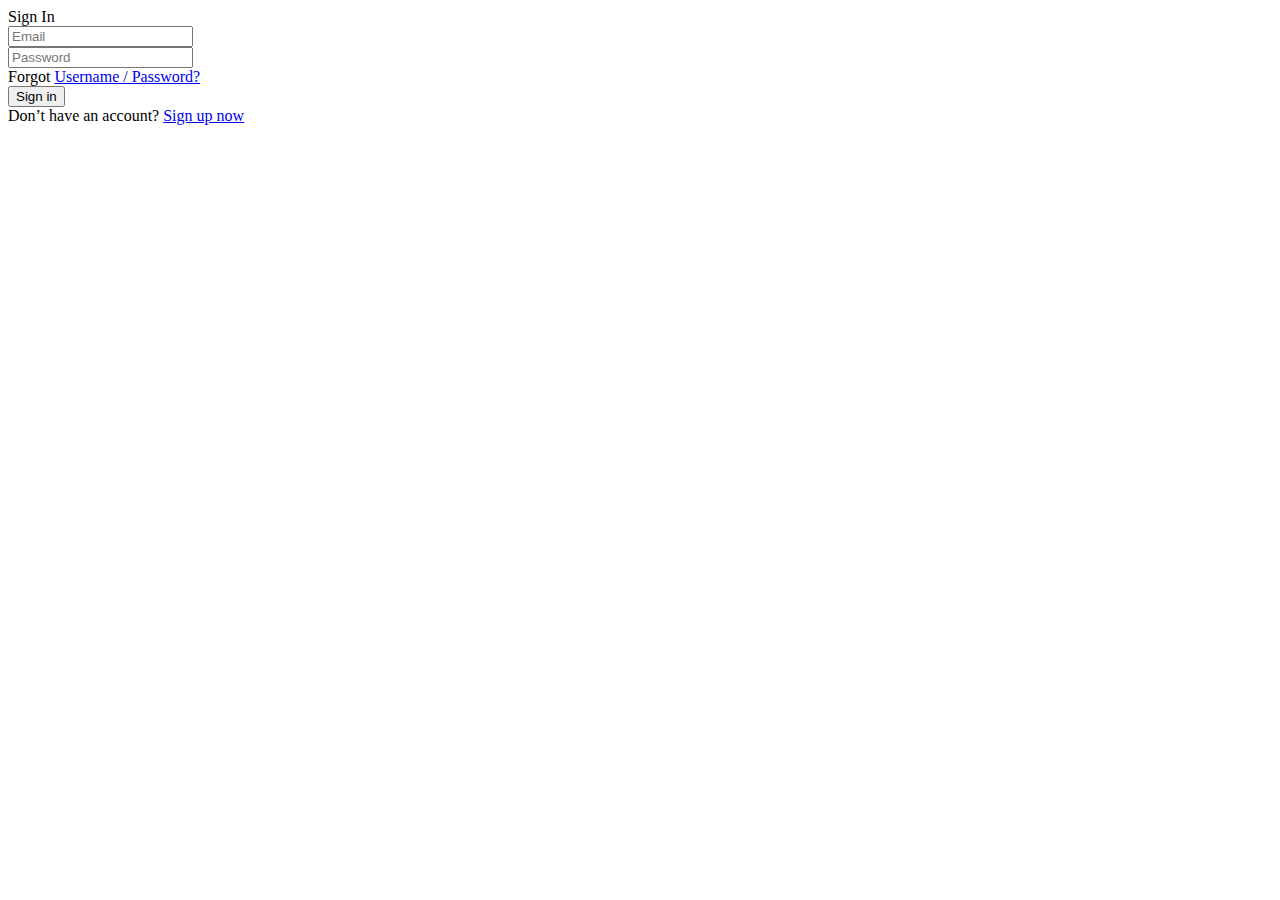
==== Login.html @ 37349ab9 "additional files upload commit" ====
<!DOCTYPE html>
<html lang="en">
<head>
	<title>Login</title>
	<meta charset="UTF-8">
	<meta name="viewport" content="width=device-width, initial-scale=1">
<!--===============================================================================================-->	
	<link rel="icon" type="image/png" href="assets/images/icons/favicon.ico"/>
<!--===============================================================================================-->
	<link rel="stylesheet" type="text/css" href="assets/vendor/bootstrap/css/bootstrap.min.css">
<!--===============================================================================================-->
	<link rel="stylesheet" type="text/css" href="assets/fonts/font-awesome-4.7.0/css/font-awesome.min.css">
<!--===============================================================================================-->
	<link rel="stylesheet" type="text/css" href="assets/vendor/animate/animate.css">
<!--===============================================================================================-->	
	<link rel="stylesheet" type="text/css" href="assets/vendor/css-hamburgers/hamburgers.min.css">
<!--===============================================================================================-->
	<link rel="stylesheet" type="text/css" href="assets/vendor/animsition/css/animsition.min.css">
<!--===============================================================================================-->
	<link rel="stylesheet" type="text/css" href="assets/vendor/select2/select2.min.css">
<!--===============================================================================================-->	
	<link rel="stylesheet" type="text/css" href="assets/vendor/daterangepicker/daterangepicker.css">
<!--===============================================================================================-->
	<link rel="stylesheet" type="text/css" href="assets/css/util.css">
	<link rel="stylesheet" type="text/css" href="assets/css/main.css">
	<link rel="stylesheet" type="text/css" href="loginbox.css">
<!--===============================================================================================-->
</head>
<body>
	
	<div class="limiter">
		<div class="container-login100">
			<div class="wrap-login100">
				<form class="login100-form validate-form p-l-55 p-r-55 p-t-178">
					<span class="login100-form-title">
						Sign In
					</span>

					<div class="wrap-input100 validate-input m-b-16" data-validate="Please enter email id">
						<input class="input100" type="text" name="username" placeholder="Email">
						<span class="focus-input100"></span>
					</div>

					<div class="wrap-input100 validate-input" data-validate = "Please enter password">
						<input class="input100" type="password" name="pass" placeholder="Password">
						<span class="focus-input100"></span>
					</div>

					<div class="text-right p-t-13 p-b-23">
						<span class="txt1">
							Forgot
						</span>

						<a href="#" class="txt2">
							Username / Password?
						</a>
					</div>

					<div class="container-login100-form-btn">
						<button class="login100-form-btn">
							Sign in
						</button>
					</div>

					<div class="flex-col-c p-t-170 p-b-40">
						<span class="txt1 p-b-9">
							Don’t have an account?
						</span>

						<a href="#" class="txt3">
							Sign up now
						</a>
					</div>
				</form>
			</div>
		</div>
	</div>
	
	
<!--===============================================================================================-->
	<script src="assets/vendor/jquery/jquery-3.2.1.min.js"></script>
<!--===============================================================================================-->
	<script src="assets/vendor/animsition/js/animsition.min.js"></script>
<!--===============================================================================================-->
	<script src="assets/vendor/bootstrap/js/popper.js"></script>
	<script src="assets/vendor/bootstrap/js/bootstrap.min.js"></script>
<!--===============================================================================================-->
	<script src="assets/vendor/select2/select2.min.js"></script>
<!--===============================================================================================-->
	<script src="assets/vendor/daterangepicker/moment.min.js"></script>
	<script src="assets/vendor/daterangepicker/daterangepicker.js"></script>
<!--===============================================================================================-->
	<script src="assets/vendor/countdowntime/countdowntime.js"></script>
<!--===============================================================================================-->
	<script src="assets/js/main1.js"></script>

</body>
</html>
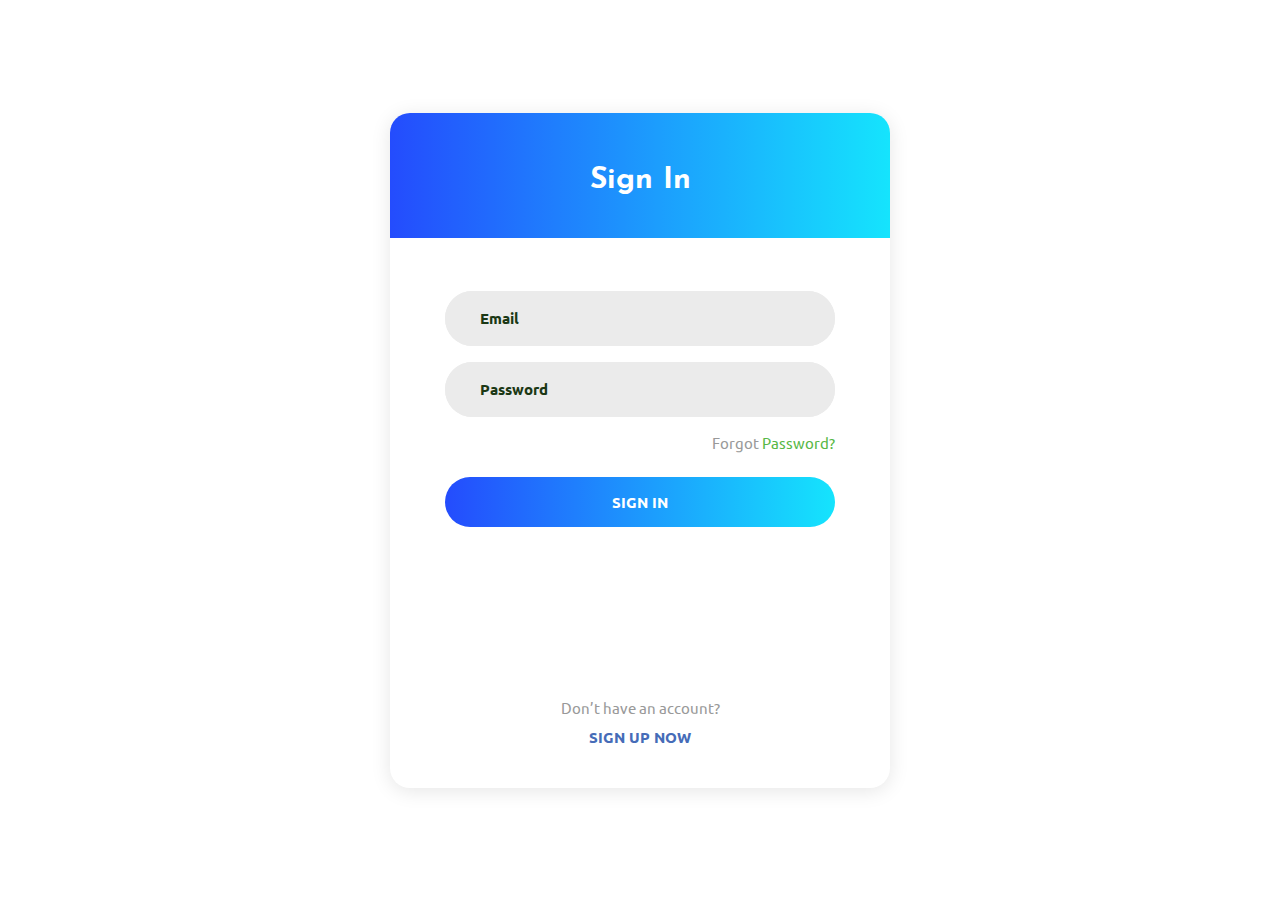
==== commit 9753e386: "Update Login.html" ====
--- a/Login.html
+++ b/Login.html
@@ -4,7 +4,7 @@
 	<title>Login</title>
 	<meta charset="UTF-8">
 	<meta name="viewport" content="width=device-width, initial-scale=1">
-<!--===============================================================================================-->	
+<!--===============================================================================================-->
 	<link rel="icon" type="image/png" href="assets/images/icons/favicon.ico"/>
 <!--===============================================================================================-->
 	<link rel="stylesheet" type="text/css" href="assets/vendor/bootstrap/css/bootstrap.min.css">
@@ -12,13 +12,13 @@
 	<link rel="stylesheet" type="text/css" href="assets/fonts/font-awesome-4.7.0/css/font-awesome.min.css">
 <!--===============================================================================================-->
 	<link rel="stylesheet" type="text/css" href="assets/vendor/animate/animate.css">
-<!--===============================================================================================-->	
+<!--===============================================================================================-->
 	<link rel="stylesheet" type="text/css" href="assets/vendor/css-hamburgers/hamburgers.min.css">
 <!--===============================================================================================-->
 	<link rel="stylesheet" type="text/css" href="assets/vendor/animsition/css/animsition.min.css">
 <!--===============================================================================================-->
 	<link rel="stylesheet" type="text/css" href="assets/vendor/select2/select2.min.css">
-<!--===============================================================================================-->	
+<!--===============================================================================================-->
 	<link rel="stylesheet" type="text/css" href="assets/vendor/daterangepicker/daterangepicker.css">
 <!--===============================================================================================-->
 	<link rel="stylesheet" type="text/css" href="assets/css/util.css">
@@ -27,11 +27,11 @@
 <!--===============================================================================================-->
 </head>
 <body>
-	
+
 	<div class="limiter">
 		<div class="container-login100">
 			<div class="wrap-login100">
-				<form class="login100-form validate-form p-l-55 p-r-55 p-t-178">
+				<form action="login.php" method="GET" class="login100-form validate-form p-l-55 p-r-55 p-t-178">
 					<span class="login100-form-title">
 						Sign In
 					</span>
@@ -51,8 +51,8 @@
 							Forgot
 						</span>
 
-						<a href="#" class="txt2">
-							Username / Password?
+						<a href="#" class="txt2">            <!--Need to code Forget Password -->
+					    Password?
 						</a>
 					</div>
 
@@ -67,7 +67,7 @@
 							Don’t have an account?
 						</span>
 
-						<a href="#" class="txt3">
+						<a href="register.html" class="txt3">
 							Sign up now
 						</a>
 					</div>
@@ -75,8 +75,8 @@
 			</div>
 		</div>
 	</div>
-	
-	
+
+
 <!--===============================================================================================-->
 	<script src="assets/vendor/jquery/jquery-3.2.1.min.js"></script>
 <!--===============================================================================================-->
@@ -95,4 +95,4 @@
 	<script src="assets/js/main1.js"></script>
 
 </body>
-</html>+</html>
--- a/assets/vendor/css-hamburgers/hamburgers.min.css
+++ b/assets/vendor/css-hamburgers/hamburgers.min.css
@@ -0,0 +1,7 @@
+/*!
+ * Hamburgers
+ * @description Tasty CSS-animated hamburgers
+ * @author Jonathan Suh @jonsuh
+ * @site https://jonsuh.com/hamburgers
+ * @link https://github.com/jonsuh/hamburgers
+ */.hamburger{font:inherit;display:inline-block;overflow:visible;margin:0;padding:15px;cursor:pointer;transition-timing-function:linear;transition-duration:.15s;transition-property:opacity,filter;text-transform:none;color:inherit;border:0;background-color:transparent}.hamburger:hover{opacity:.7}.hamburger-box{position:relative;display:inline-block;width:40px;height:24px}.hamburger-inner{top:50%;display:block;margin-top:-2px}.hamburger-inner,.hamburger-inner:after,.hamburger-inner:before{position:absolute;width:40px;height:4px;transition-timing-function:ease;transition-duration:.15s;transition-property:transform;border-radius:4px;background-color:#000}.hamburger-inner:after,.hamburger-inner:before{display:block;content:''}.hamburger-inner:before{top:-10px}.hamburger-inner:after{bottom:-10px}.hamburger--3dx .hamburger-box{perspective:80px}.hamburger--3dx .hamburger-inner{transition:transform .2s cubic-bezier(.645,.045,.355,1),background-color 0s cubic-bezier(.645,.045,.355,1) .1s}.hamburger--3dx .hamburger-inner:after,.hamburger--3dx .hamburger-inner:before{transition:transform 0s cubic-bezier(.645,.045,.355,1) .1s}.hamburger--3dx.is-active .hamburger-inner{transform:rotateY(180deg);background-color:transparent}.hamburger--3dx.is-active .hamburger-inner:before{transform:translate3d(0,10px,0) rotate(45deg)}.hamburger--3dx.is-active .hamburger-inner:after{transform:translate3d(0,-10px,0) rotate(-45deg)}.hamburger--3dx-r .hamburger-box{perspective:80px}.hamburger--3dx-r .hamburger-inner{transition:transform .2s cubic-bezier(.645,.045,.355,1),background-color 0s cubic-bezier(.645,.045,.355,1) .1s}.hamburger--3dx-r .hamburger-inner:after,.hamburger--3dx-r .hamburger-inner:before{transition:transform 0s cubic-bezier(.645,.045,.355,1) .1s}.hamburger--3dx-r.is-active .hamburger-inner{transform:rotateY(-180deg);background-color:transparent}.hamburger--3dx-r.is-active .hamburger-inner:before{transform:translate3d(0,10px,0) rotate(45deg)}.hamburger--3dx-r.is-active .hamburger-inner:after{transform:translate3d(0,-10px,0) rotate(-45deg)}.hamburger--3dy .hamburger-box{perspective:80px}.hamburger--3dy .hamburger-inner{transition:transform .2s cubic-bezier(.645,.045,.355,1),background-color 0s cubic-bezier(.645,.045,.355,1) .1s}.hamburger--3dy .hamburger-inner:after,.hamburger--3dy .hamburger-inner:before{transition:transform 0s cubic-bezier(.645,.045,.355,1) .1s}.hamburger--3dy.is-active .hamburger-inner{transform:rotateX(-180deg);background-color:transparent}.hamburger--3dy.is-active .hamburger-inner:before{transform:translate3d(0,10px,0) rotate(45deg)}.hamburger--3dy.is-active .hamburger-inner:after{transform:translate3d(0,-10px,0) rotate(-45deg)}.hamburger--3dy-r .hamburger-box{perspective:80px}.hamburger--3dy-r .hamburger-inner{transition:transform .2s cubic-bezier(.645,.045,.355,1),background-color 0s cubic-bezier(.645,.045,.355,1) .1s}.hamburger--3dy-r .hamburger-inner:after,.hamburger--3dy-r .hamburger-inner:before{transition:transform 0s cubic-bezier(.645,.045,.355,1) .1s}.hamburger--3dy-r.is-active .hamburger-inner{transform:rotateX(180deg);background-color:transparent}.hamburger--3dy-r.is-active .hamburger-inner:before{transform:translate3d(0,10px,0) rotate(45deg)}.hamburger--3dy-r.is-active .hamburger-inner:after{transform:translate3d(0,-10px,0) rotate(-45deg)}.hamburger--arrow.is-active .hamburger-inner:before{transform:translate3d(-8px,0,0) rotate(-45deg) scaleX(.7)}.hamburger--arrow.is-active .hamburger-inner:after{transform:translate3d(-8px,0,0) rotate(45deg) scaleX(.7)}.hamburger--arrow-r.is-active .hamburger-inner:before{transform:translate3d(8px,0,0) rotate(45deg) scaleX(.7)}.hamburger--arrow-r.is-active .hamburger-inner:after{transform:translate3d(8px,0,0) rotate(-45deg) scaleX(.7)}.hamburger--arrowalt .hamburger-inner:before{transition:top .1s ease .15s,transform .15s cubic-bezier(.165,.84,.44,1)}.hamburger--arrowalt .hamburger-inner:after{transition:bottom .1s ease .15s,transform .15s cubic-bezier(.165,.84,.44,1)}.hamburger--arrowalt.is-active .hamburger-inner:before{top:0;transition:top .1s ease,transform .15s cubic-bezier(.895,.03,.685,.22) .1s;transform:translate3d(-8px,-10px,0) rotate(-45deg) scaleX(.7)}.hamburger--arrowalt.is-active .hamburger-inner:after{bottom:0;transition:bottom .1s ease,transform .15s cubic-bezier(.895,.03,.685,.22) .1s;transform:translate3d(-8px,10px,0) rotate(45deg) scaleX(.7)}.hamburger--arrowalt-r .hamburger-inner:before{transition:top .1s ease .15s,transform .15s cubic-bezier(.165,.84,.44,1)}.hamburger--arrowalt-r .hamburger-inner:after{transition:bottom .1s ease .15s,transform .15s cubic-bezier(.165,.84,.44,1)}.hamburger--arrowalt-r.is-active .hamburger-inner:before{top:0;transition:top .1s ease,transform .15s cubic-bezier(.895,.03,.685,.22) .1s;transform:translate3d(8px,-10px,0) rotate(45deg) scaleX(.7)}.hamburger--arrowalt-r.is-active .hamburger-inner:after{bottom:0;transition:bottom .1s ease,transform .15s cubic-bezier(.895,.03,.685,.22) .1s;transform:translate3d(8px,10px,0) rotate(-45deg) scaleX(.7)}.hamburger--boring .hamburger-inner,.hamburger--boring .hamburger-inner:after,.hamburger--boring .hamburger-inner:before{transition-property:none}.hamburger--boring.is-active .hamburger-inner{transform:rotate(45deg)}.hamburger--boring.is-active .hamburger-inner:before{top:0;opacity:0}.hamburger--boring.is-active .hamburger-inner:after{bottom:0;transform:rotate(-90deg)}.hamburger--collapse .hamburger-inner{top:auto;bottom:0;transition-delay:.15s;transition-timing-function:cubic-bezier(.55,.055,.675,.19);transition-duration:.15s}.hamburger--collapse .hamburger-inner:after{top:-20px;transition:top .3s cubic-bezier(.33333,.66667,.66667,1) .3s,opacity .1s linear}.hamburger--collapse .hamburger-inner:before{transition:top .12s cubic-bezier(.33333,.66667,.66667,1) .3s,transform .15s cubic-bezier(.55,.055,.675,.19)}.hamburger--collapse.is-active .hamburger-inner{transition-delay:.32s;transition-timing-function:cubic-bezier(.215,.61,.355,1);transform:translate3d(0,-10px,0) rotate(-45deg)}.hamburger--collapse.is-active .hamburger-inner:after{top:0;transition:top .3s cubic-bezier(.33333,0,.66667,.33333),opacity .1s linear .27s;opacity:0}.hamburger--collapse.is-active .hamburger-inner:before{top:0;transition:top .12s cubic-bezier(.33333,0,.66667,.33333) .18s,transform .15s cubic-bezier(.215,.61,.355,1) .42s;transform:rotate(-90deg)}.hamburger--collapse-r .hamburger-inner{top:auto;bottom:0;transition-delay:.15s;transition-timing-function:cubic-bezier(.55,.055,.675,.19);transition-duration:.15s}.hamburger--collapse-r .hamburger-inner:after{top:-20px;transition:top .3s cubic-bezier(.33333,.66667,.66667,1) .3s,opacity .1s linear}.hamburger--collapse-r .hamburger-inner:before{transition:top .12s cubic-bezier(.33333,.66667,.66667,1) .3s,transform .15s cubic-bezier(.55,.055,.675,.19)}.hamburger--collapse-r.is-active .hamburger-inner{transition-delay:.32s;transition-timing-function:cubic-bezier(.215,.61,.355,1);transform:translate3d(0,-10px,0) rotate(45deg)}.hamburger--collapse-r.is-active .hamburger-inner:after{top:0;transition:top .3s cubic-bezier(.33333,0,.66667,.33333),opacity .1s linear .27s;opacity:0}.hamburger--collapse-r.is-active .hamburger-inner:before{top:0;transition:top .12s cubic-bezier(.33333,0,.66667,.33333) .18s,transform .15s cubic-bezier(.215,.61,.355,1) .42s;transform:rotate(90deg)}.hamburger--elastic .hamburger-inner{top:2px;transition-timing-function:cubic-bezier(.68,-.55,.265,1.55);transition-duration:.4s}.hamburger--elastic .hamburger-inner:before{top:10px;transition:opacity .15s ease .4s}.hamburger--elastic .hamburger-inner:after{top:20px;transition:transform .4s cubic-bezier(.68,-.55,.265,1.55)}.hamburger--elastic.is-active .hamburger-inner{transition-delay:.1s;transform:translate3d(0,10px,0) rotate(135deg)}.hamburger--elastic.is-active .hamburger-inner:before{transition-delay:0s;opacity:0}.hamburger--elastic.is-active .hamburger-inner:after{transition-delay:.1s;transform:translate3d(0,-20px,0) rotate(-270deg)}.hamburger--elastic-r .hamburger-inner{top:2px;transition-timing-function:cubic-bezier(.68,-.55,.265,1.55);transition-duration:.4s}.hamburger--elastic-r .hamburger-inner:before{top:10px;transition:opacity .15s ease .4s}.hamburger--elastic-r .hamburger-inner:after{top:20px;transition:transform .4s cubic-bezier(.68,-.55,.265,1.55)}.hamburger--elastic-r.is-active .hamburger-inner{transition-delay:.1s;transform:translate3d(0,10px,0) rotate(-135deg)}.hamburger--elastic-r.is-active .hamburger-inner:before{transition-delay:0s;opacity:0}.hamburger--elastic-r.is-active .hamburger-inner:after{transition-delay:.1s;transform:translate3d(0,-20px,0) rotate(270deg)}.hamburger--emphatic{overflow:hidden}.hamburger--emphatic .hamburger-inner{transition:background-color .2s ease-in .25s}.hamburger--emphatic .hamburger-inner:before{left:0;transition:transform .2s cubic-bezier(.6,.04,.98,.335),top .05s linear .2s,left .2s ease-in .25s}.hamburger--emphatic .hamburger-inner:after{top:10px;right:0;transition:transform .2s cubic-bezier(.6,.04,.98,.335),top .05s linear .2s,right .2s ease-in .25s}.hamburger--emphatic.is-active .hamburger-inner{transition-delay:0s;transition-timing-function:ease-out;background-color:transparent}.hamburger--emphatic.is-active .hamburger-inner:before{top:-80px;left:-80px;transition:left .2s ease-out,top .05s linear .2s,transform .2s cubic-bezier(.075,.82,.165,1) .25s;transform:translate3d(80px,80px,0) rotate(45deg)}.hamburger--emphatic.is-active .hamburger-inner:after{top:-80px;right:-80px;transition:right .2s ease-out,top .05s linear .2s,transform .2s cubic-bezier(.075,.82,.165,1) .25s;transform:translate3d(-80px,80px,0) rotate(-45deg)}.hamburger--emphatic-r{overflow:hidden}.hamburger--emphatic-r .hamburger-inner{transition:background-color .2s ease-in .25s}.hamburger--emphatic-r .hamburger-inner:before{left:0;transition:transform .2s cubic-bezier(.6,.04,.98,.335),top .05s linear .2s,left .2s ease-in .25s}.hamburger--emphatic-r .hamburger-inner:after{top:10px;right:0;transition:transform .2s cubic-bezier(.6,.04,.98,.335),top .05s linear .2s,right .2s ease-in .25s}.hamburger--emphatic-r.is-active .hamburger-inner{transition-delay:0s;transition-timing-function:ease-out;background-color:transparent}.hamburger--emphatic-r.is-active .hamburger-inner:before{top:80px;left:-80px;transition:left .2s ease-out,top .05s linear .2s,transform .2s cubic-bezier(.075,.82,.165,1) .25s;transform:translate3d(80px,-80px,0) rotate(-45deg)}.hamburger--emphatic-r.is-active .hamburger-inner:after{top:80px;right:-80px;transition:right .2s ease-out,top .05s linear .2s,transform .2s cubic-bezier(.075,.82,.165,1) .25s;transform:translate3d(-80px,-80px,0) rotate(45deg)}.hamburger--slider .hamburger-inner{top:2px}.hamburger--slider .hamburger-inner:before{top:10px;transition-timing-function:ease;transition-duration:.2s;transition-property:transform,opacity}.hamburger--slider .hamburger-inner:after{top:20px}.hamburger--slider.is-active .hamburger-inner{transform:translate3d(0,10px,0) rotate(45deg)}.hamburger--slider.is-active .hamburger-inner:before{transform:rotate(-45deg) translate3d(-5.71429px,-6px,0);opacity:0}.hamburger--slider.is-active .hamburger-inner:after{transform:translate3d(0,-20px,0) rotate(-90deg)}.hamburger--slider-r .hamburger-inner{top:2px}.hamburger--slider-r .hamburger-inner:before{top:10px;transition-timing-function:ease;transition-duration:.2s;transition-property:transform,opacity}.hamburger--slider-r .hamburger-inner:after{top:20px}.hamburger--slider-r.is-active .hamburger-inner{transform:translate3d(0,10px,0) rotate(-45deg)}.hamburger--slider-r.is-active .hamburger-inner:before{transform:rotate(45deg) translate3d(5.71429px,-6px,0);opacity:0}.hamburger--slider-r.is-active .hamburger-inner:after{transform:translate3d(0,-20px,0) rotate(90deg)}.hamburger--spring .hamburger-inner{top:2px;transition:background-color 0s linear .15s}.hamburger--spring .hamburger-inner:before{top:10px;transition:top .12s cubic-bezier(.33333,.66667,.66667,1) .3s,transform .15s cubic-bezier(.55,.055,.675,.19)}.hamburger--spring .hamburger-inner:after{top:20px;transition:top .3s cubic-bezier(.33333,.66667,.66667,1) .3s,transform .15s cubic-bezier(.55,.055,.675,.19)}.hamburger--spring.is-active .hamburger-inner{transition-delay:.32s;background-color:transparent}.hamburger--spring.is-active .hamburger-inner:before{top:0;transition:top .12s cubic-bezier(.33333,0,.66667,.33333) .18s,transform .15s cubic-bezier(.215,.61,.355,1) .32s;transform:translate3d(0,10px,0) rotate(45deg)}.hamburger--spring.is-active .hamburger-inner:after{top:0;transition:top .3s cubic-bezier(.33333,0,.66667,.33333),transform .15s cubic-bezier(.215,.61,.355,1) .32s;transform:translate3d(0,10px,0) rotate(-45deg)}.hamburger--spring-r .hamburger-inner{top:auto;bottom:0;transition-delay:0s;transition-timing-function:cubic-bezier(.55,.055,.675,.19);transition-duration:.15s}.hamburger--spring-r .hamburger-inner:after{top:-20px;transition:top .3s cubic-bezier(.33333,.66667,.66667,1) .3s,opacity 0s linear}.hamburger--spring-r .hamburger-inner:before{transition:top .12s cubic-bezier(.33333,.66667,.66667,1) .3s,transform .15s cubic-bezier(.55,.055,.675,.19)}.hamburger--spring-r.is-active .hamburger-inner{transition-delay:.32s;transition-timing-function:cubic-bezier(.215,.61,.355,1);transform:translate3d(0,-10px,0) rotate(-45deg)}.hamburger--spring-r.is-active .hamburger-inner:after{top:0;transition:top .3s cubic-bezier(.33333,0,.66667,.33333),opacity 0s linear .32s;opacity:0}.hamburger--spring-r.is-active .hamburger-inner:before{top:0;transition:top .12s cubic-bezier(.33333,0,.66667,.33333) .18s,transform .15s cubic-bezier(.215,.61,.355,1) .32s;transform:rotate(90deg)}.hamburger--stand .hamburger-inner{transition:transform .1s cubic-bezier(.55,.055,.675,.19) .22s,background-color 0s linear .1s}.hamburger--stand .hamburger-inner:before{transition:top .1s ease-in .1s,transform .1s cubic-bezier(.55,.055,.675,.19) 0s}.hamburger--stand .hamburger-inner:after{transition:bottom .1s ease-in .1s,transform .1s cubic-bezier(.55,.055,.675,.19) 0s}.hamburger--stand.is-active .hamburger-inner{transition:transform .1s cubic-bezier(.215,.61,.355,1) 0s,background-color 0s linear .22s;transform:rotate(90deg);background-color:transparent}.hamburger--stand.is-active .hamburger-inner:before{top:0;transition:top .1s ease-out .12s,transform .1s cubic-bezier(.215,.61,.355,1) .22s;transform:rotate(-45deg)}.hamburger--stand.is-active .hamburger-inner:after{bottom:0;transition:bottom .1s ease-out .12s,transform .1s cubic-bezier(.215,.61,.355,1) .22s;transform:rotate(45deg)}.hamburger--stand-r .hamburger-inner{transition:transform .1s cubic-bezier(.55,.055,.675,.19) .22s,background-color 0s linear .1s}.hamburger--stand-r .hamburger-inner:before{transition:top .1s ease-in .1s,transform .1s cubic-bezier(.55,.055,.675,.19) 0s}.hamburger--stand-r .hamburger-inner:after{transition:bottom .1s ease-in .1s,transform .1s cubic-bezier(.55,.055,.675,.19) 0s}.hamburger--stand-r.is-active .hamburger-inner{transition:transform .1s cubic-bezier(.215,.61,.355,1) 0s,background-color 0s linear .22s;transform:rotate(-90deg);background-color:transparent}.hamburger--stand-r.is-active .hamburger-inner:before{top:0;transition:top .1s ease-out .12s,transform .1s cubic-bezier(.215,.61,.355,1) .22s;transform:rotate(-45deg)}.hamburger--stand-r.is-active .hamburger-inner:after{bottom:0;transition:bottom .1s ease-out .12s,transform .1s cubic-bezier(.215,.61,.355,1) .22s;transform:rotate(45deg)}.hamburger--spin .hamburger-inner{transition-timing-function:cubic-bezier(.55,.055,.675,.19);transition-duration:.3s}.hamburger--spin .hamburger-inner:before{transition:top .1s ease-in .34s,opacity .1s ease-in}.hamburger--spin .hamburger-inner:after{transition:bottom .1s ease-in .34s,transform .3s cubic-bezier(.55,.055,.675,.19)}.hamburger--spin.is-active .hamburger-inner{transition-delay:.14s;transition-timing-function:cubic-bezier(.215,.61,.355,1);transform:rotate(225deg)}.hamburger--spin.is-active .hamburger-inner:before{top:0;transition:top .1s ease-out,opacity .1s ease-out .14s;opacity:0}.hamburger--spin.is-active .hamburger-inner:after{bottom:0;transition:bottom .1s ease-out,transform .3s cubic-bezier(.215,.61,.355,1) .14s;transform:rotate(-90deg)}.hamburger--spin-r .hamburger-inner{transition-timing-function:cubic-bezier(.55,.055,.675,.19);transition-duration:.3s}.hamburger--spin-r .hamburger-inner:before{transition:top .1s ease-in .34s,opacity .1s ease-in}.hamburger--spin-r .hamburger-inner:after{transition:bottom .1s ease-in .34s,transform .3s cubic-bezier(.55,.055,.675,.19)}.hamburger--spin-r.is-active .hamburger-inner{transition-delay:.14s;transition-timing-function:cubic-bezier(.215,.61,.355,1);transform:rotate(-225deg)}.hamburger--spin-r.is-active .hamburger-inner:before{top:0;transition:top .1s ease-out,opacity .1s ease-out .14s;opacity:0}.hamburger--spin-r.is-active .hamburger-inner:after{bottom:0;transition:bottom .1s ease-out,transform .3s cubic-bezier(.215,.61,.355,1) .14s;transform:rotate(90deg)}.hamburger--squeeze .hamburger-inner{transition-timing-function:cubic-bezier(.55,.055,.675,.19);transition-duration:.1s}.hamburger--squeeze .hamburger-inner:before{transition:top .1s ease .14s,opacity .1s ease}.hamburger--squeeze .hamburger-inner:after{transition:bottom .1s ease .14s,transform .1s cubic-bezier(.55,.055,.675,.19)}.hamburger--squeeze.is-active .hamburger-inner{transition-delay:.14s;transition-timing-function:cubic-bezier(.215,.61,.355,1);transform:rotate(45deg)}.hamburger--squeeze.is-active .hamburger-inner:before{top:0;transition:top .1s ease,opacity .1s ease .14s;opacity:0}.hamburger--squeeze.is-active .hamburger-inner:after{bottom:0;transition:bottom .1s ease,transform .1s cubic-bezier(.215,.61,.355,1) .14s;transform:rotate(-90deg)}.hamburger--vortex .hamburger-inner{transition-timing-function:cubic-bezier(.19,1,.22,1);transition-duration:.3s}.hamburger--vortex .hamburger-inner:after,.hamburger--vortex .hamburger-inner:before{transition-delay:.1s;transition-timing-function:linear;transition-duration:0s}.hamburger--vortex .hamburger-inner:before{transition-property:top,opacity}.hamburger--vortex .hamburger-inner:after{transition-property:bottom,transform}.hamburger--vortex.is-active .hamburger-inner{transition-timing-function:cubic-bezier(.19,1,.22,1);transform:rotate(765deg)}.hamburger--vortex.is-active .hamburger-inner:after,.hamburger--vortex.is-active .hamburger-inner:before{transition-delay:0s}.hamburger--vortex.is-active .hamburger-inner:before{top:0;opacity:0}.hamburger--vortex.is-active .hamburger-inner:after{bottom:0;transform:rotate(90deg)}.hamburger--vortex-r .hamburger-inner{transition-timing-function:cubic-bezier(.19,1,.22,1);transition-duration:.3s}.hamburger--vortex-r .hamburger-inner:after,.hamburger--vortex-r .hamburger-inner:before{transition-delay:.1s;transition-timing-function:linear;transition-duration:0s}.hamburger--vortex-r .hamburger-inner:before{transition-property:top,opacity}.hamburger--vortex-r .hamburger-inner:after{transition-property:bottom,transform}.hamburger--vortex-r.is-active .hamburger-inner{transition-timing-function:cubic-bezier(.19,1,.22,1);transform:rotate(-765deg)}.hamburger--vortex-r.is-active .hamburger-inner:after,.hamburger--vortex-r.is-active .hamburger-inner:before{transition-delay:0s}.hamburger--vortex-r.is-active .hamburger-inner:before{top:0;opacity:0}.hamburger--vortex-r.is-active .hamburger-inner:after{bottom:0;transform:rotate(-90deg)}--- a/assets/vendor/daterangepicker/daterangepicker.css
+++ b/assets/vendor/daterangepicker/daterangepicker.css
@@ -0,0 +1,269 @@
+.daterangepicker {
+  position: absolute;
+  color: inherit;
+  background-color: #fff;
+  border-radius: 4px;
+  width: 278px;
+  padding: 4px;
+  margin-top: 1px;
+  top: 100px;
+  left: 20px;
+  /* Calendars */ }
+  .daterangepicker:before, .daterangepicker:after {
+    position: absolute;
+    display: inline-block;
+    border-bottom-color: rgba(0, 0, 0, 0.2);
+    content: ''; }
+  .daterangepicker:before {
+    top: -7px;
+    border-right: 7px solid transparent;
+    border-left: 7px solid transparent;
+    border-bottom: 7px solid #ccc; }
+  .daterangepicker:after {
+    top: -6px;
+    border-right: 6px solid transparent;
+    border-bottom: 6px solid #fff;
+    border-left: 6px solid transparent; }
+  .daterangepicker.opensleft:before {
+    right: 9px; }
+  .daterangepicker.opensleft:after {
+    right: 10px; }
+  .daterangepicker.openscenter:before {
+    left: 0;
+    right: 0;
+    width: 0;
+    margin-left: auto;
+    margin-right: auto; }
+  .daterangepicker.openscenter:after {
+    left: 0;
+    right: 0;
+    width: 0;
+    margin-left: auto;
+    margin-right: auto; }
+  .daterangepicker.opensright:before {
+    left: 9px; }
+  .daterangepicker.opensright:after {
+    left: 10px; }
+  .daterangepicker.dropup {
+    margin-top: -5px; }
+    .daterangepicker.dropup:before {
+      top: initial;
+      bottom: -7px;
+      border-bottom: initial;
+      border-top: 7px solid #ccc; }
+    .daterangepicker.dropup:after {
+      top: initial;
+      bottom: -6px;
+      border-bottom: initial;
+      border-top: 6px solid #fff; }
+  .daterangepicker.dropdown-menu {
+    max-width: none;
+    z-index: 3001; }
+  .daterangepicker.single .ranges, .daterangepicker.single .calendar {
+    float: none; }
+  .daterangepicker.show-calendar .calendar {
+    display: block; }
+  .daterangepicker .calendar {
+    display: none;
+    max-width: 270px;
+    margin: 4px; }
+    .daterangepicker .calendar.single .calendar-table {
+      border: none; }
+    .daterangepicker .calendar th, .daterangepicker .calendar td {
+      white-space: nowrap;
+      text-align: center;
+      min-width: 32px; }
+  .daterangepicker .calendar-table {
+    border: 1px solid #fff;
+    padding: 4px;
+    border-radius: 4px;
+    background-color: #fff; }
+  .daterangepicker table {
+    width: 100%;
+    margin: 0; }
+  .daterangepicker td, .daterangepicker th {
+    text-align: center;
+    width: 20px;
+    height: 20px;
+    border-radius: 4px;
+    border: 1px solid transparent;
+    white-space: nowrap;
+    cursor: pointer; }
+    .daterangepicker td.available:hover, .daterangepicker th.available:hover {
+      background-color: #eee;
+      border-color: transparent;
+      color: inherit; }
+    .daterangepicker td.week, .daterangepicker th.week {
+      font-size: 80%;
+      color: #ccc; }
+  .daterangepicker td.off, .daterangepicker td.off.in-range, .daterangepicker td.off.start-date, .daterangepicker td.off.end-date {
+    background-color: #fff;
+    border-color: transparent;
+    color: #999; }
+  .daterangepicker td.in-range {
+    background-color: #ebf4f8;
+    border-color: transparent;
+    color: #000;
+    border-radius: 0; }
+  .daterangepicker td.start-date {
+    border-radius: 4px 0 0 4px; }
+  .daterangepicker td.end-date {
+    border-radius: 0 4px 4px 0; }
+  .daterangepicker td.start-date.end-date {
+    border-radius: 4px; }
+  .daterangepicker td.active, .daterangepicker td.active:hover {
+    background-color: #357ebd;
+    border-color: transparent;
+    color: #fff; }
+  .daterangepicker th.month {
+    width: auto; }
+  .daterangepicker td.disabled, .daterangepicker option.disabled {
+    color: #999;
+    cursor: not-allowed;
+    text-decoration: line-through; }
+  .daterangepicker select.monthselect, .daterangepicker select.yearselect {
+    font-size: 12px;
+    padding: 1px;
+    height: auto;
+    margin: 0;
+    cursor: default; }
+  .daterangepicker select.monthselect {
+    margin-right: 2%;
+    width: 56%; }
+  .daterangepicker select.yearselect {
+    width: 40%; }
+  .daterangepicker select.hourselect, .daterangepicker select.minuteselect, .daterangepicker select.secondselect, .daterangepicker select.ampmselect {
+    width: 50px;
+    margin-bottom: 0; }
+  .daterangepicker .input-mini {
+    border: 1px solid #ccc;
+    border-radius: 4px;
+    color: #555;
+    height: 30px;
+    line-height: 30px;
+    display: block;
+    vertical-align: middle;
+    margin: 0 0 5px 0;
+    padding: 0 6px 0 28px;
+    width: 100%; }
+    .daterangepicker .input-mini.active {
+      border: 1px solid #08c;
+      border-radius: 4px; }
+  .daterangepicker .daterangepicker_input {
+    position: relative; }
+    .daterangepicker .daterangepicker_input i {
+      position: absolute;
+      left: 8px;
+      top: 8px; }
+  .daterangepicker.rtl .input-mini {
+    padding-right: 28px;
+    padding-left: 6px; }
+  .daterangepicker.rtl .daterangepicker_input i {
+    left: auto;
+    right: 8px; }
+  .daterangepicker .calendar-time {
+    text-align: center;
+    margin: 5px auto;
+    line-height: 30px;
+    position: relative;
+    padding-left: 28px; }
+    .daterangepicker .calendar-time select.disabled {
+      color: #ccc;
+      cursor: not-allowed; }
+
+.ranges {
+  font-size: 11px;
+  float: none;
+  margin: 4px;
+  text-align: left; }
+  .ranges ul {
+    list-style: none;
+    margin: 0 auto;
+    padding: 0;
+    width: 100%; }
+  .ranges li {
+    font-size: 13px;
+    background-color: #f5f5f5;
+    border: 1px solid #f5f5f5;
+    border-radius: 4px;
+    color: #08c;
+    padding: 3px 12px;
+    margin-bottom: 8px;
+    cursor: pointer; }
+    .ranges li:hover {
+      background-color: #08c;
+      border: 1px solid #08c;
+      color: #fff; }
+    .ranges li.active {
+      background-color: #08c;
+      border: 1px solid #08c;
+      color: #fff; }
+
+/*  Larger Screen Styling */
+@media (min-width: 564px) {
+  .daterangepicker {
+    width: auto; }
+    .daterangepicker .ranges ul {
+      width: 160px; }
+    .daterangepicker.single .ranges ul {
+      width: 100%; }
+    .daterangepicker.single .calendar.left {
+      clear: none; }
+    .daterangepicker.single.ltr .ranges, .daterangepicker.single.ltr .calendar {
+      float: left; }
+    .daterangepicker.single.rtl .ranges, .daterangepicker.single.rtl .calendar {
+      float: right; }
+    .daterangepicker.ltr {
+      direction: ltr;
+      text-align: left; }
+      .daterangepicker.ltr .calendar.left {
+        clear: left;
+        margin-right: 0; }
+        .daterangepicker.ltr .calendar.left .calendar-table {
+          border-right: none;
+          border-top-right-radius: 0;
+          border-bottom-right-radius: 0; }
+      .daterangepicker.ltr .calendar.right {
+        margin-left: 0; }
+        .daterangepicker.ltr .calendar.right .calendar-table {
+          border-left: none;
+          border-top-left-radius: 0;
+          border-bottom-left-radius: 0; }
+      .daterangepicker.ltr .left .daterangepicker_input {
+        padding-right: 12px; }
+      .daterangepicker.ltr .calendar.left .calendar-table {
+        padding-right: 12px; }
+      .daterangepicker.ltr .ranges, .daterangepicker.ltr .calendar {
+        float: left; }
+    .daterangepicker.rtl {
+      direction: rtl;
+      text-align: right; }
+      .daterangepicker.rtl .calendar.left {
+        clear: right;
+        margin-left: 0; }
+        .daterangepicker.rtl .calendar.left .calendar-table {
+          border-left: none;
+          border-top-left-radius: 0;
+          border-bottom-left-radius: 0; }
+      .daterangepicker.rtl .calendar.right {
+        margin-right: 0; }
+        .daterangepicker.rtl .calendar.right .calendar-table {
+          border-right: none;
+          border-top-right-radius: 0;
+          border-bottom-right-radius: 0; }
+      .daterangepicker.rtl .left .daterangepicker_input {
+        padding-left: 12px; }
+      .daterangepicker.rtl .calendar.left .calendar-table {
+        padding-left: 12px; }
+      .daterangepicker.rtl .ranges, .daterangepicker.rtl .calendar {
+        text-align: right;
+        float: right; } }
+@media (min-width: 730px) {
+  .daterangepicker .ranges {
+    width: auto; }
+  .daterangepicker.ltr .ranges {
+    float: left; }
+  .daterangepicker.rtl .ranges {
+    float: right; }
+  .daterangepicker .calendar.left {
+    clear: none !important; } }
--- a/assets/css/util.css
+++ b/assets/css/util.css
@@ -0,0 +1,2993 @@
+/*[ FONT SIZE ]
+///////////////////////////////////////////////////////////
+*/
+.fs-1 {font-size: 1px;}
+.fs-2 {font-size: 2px;}
+.fs-3 {font-size: 3px;}
+.fs-4 {font-size: 4px;}
+.fs-5 {font-size: 5px;}
+.fs-6 {font-size: 6px;}
+.fs-7 {font-size: 7px;}
+.fs-8 {font-size: 8px;}
+.fs-9 {font-size: 9px;}
+.fs-10 {font-size: 10px;}
+.fs-11 {font-size: 11px;}
+.fs-12 {font-size: 12px;}
+.fs-13 {font-size: 13px;}
+.fs-14 {font-size: 14px;}
+.fs-15 {font-size: 15px;}
+.fs-16 {font-size: 16px;}
+.fs-17 {font-size: 17px;}
+.fs-18 {font-size: 18px;}
+.fs-19 {font-size: 19px;}
+.fs-20 {font-size: 20px;}
+.fs-21 {font-size: 21px;}
+.fs-22 {font-size: 22px;}
+.fs-23 {font-size: 23px;}
+.fs-24 {font-size: 24px;}
+.fs-25 {font-size: 25px;}
+.fs-26 {font-size: 26px;}
+.fs-27 {font-size: 27px;}
+.fs-28 {font-size: 28px;}
+.fs-29 {font-size: 29px;}
+.fs-30 {font-size: 30px;}
+.fs-31 {font-size: 31px;}
+.fs-32 {font-size: 32px;}
+.fs-33 {font-size: 33px;}
+.fs-34 {font-size: 34px;}
+.fs-35 {font-size: 35px;}
+.fs-36 {font-size: 36px;}
+.fs-37 {font-size: 37px;}
+.fs-38 {font-size: 38px;}
+.fs-39 {font-size: 39px;}
+.fs-40 {font-size: 40px;}
+.fs-41 {font-size: 41px;}
+.fs-42 {font-size: 42px;}
+.fs-43 {font-size: 43px;}
+.fs-44 {font-size: 44px;}
+.fs-45 {font-size: 45px;}
+.fs-46 {font-size: 46px;}
+.fs-47 {font-size: 47px;}
+.fs-48 {font-size: 48px;}
+.fs-49 {font-size: 49px;}
+.fs-50 {font-size: 50px;}
+.fs-51 {font-size: 51px;}
+.fs-52 {font-size: 52px;}
+.fs-53 {font-size: 53px;}
+.fs-54 {font-size: 54px;}
+.fs-55 {font-size: 55px;}
+.fs-56 {font-size: 56px;}
+.fs-57 {font-size: 57px;}
+.fs-58 {font-size: 58px;}
+.fs-59 {font-size: 59px;}
+.fs-60 {font-size: 60px;}
+.fs-61 {font-size: 61px;}
+.fs-62 {font-size: 62px;}
+.fs-63 {font-size: 63px;}
+.fs-64 {font-size: 64px;}
+.fs-65 {font-size: 65px;}
+.fs-66 {font-size: 66px;}
+.fs-67 {font-size: 67px;}
+.fs-68 {font-size: 68px;}
+.fs-69 {font-size: 69px;}
+.fs-70 {font-size: 70px;}
+.fs-71 {font-size: 71px;}
+.fs-72 {font-size: 72px;}
+.fs-73 {font-size: 73px;}
+.fs-74 {font-size: 74px;}
+.fs-75 {font-size: 75px;}
+.fs-76 {font-size: 76px;}
+.fs-77 {font-size: 77px;}
+.fs-78 {font-size: 78px;}
+.fs-79 {font-size: 79px;}
+.fs-80 {font-size: 80px;}
+.fs-81 {font-size: 81px;}
+.fs-82 {font-size: 82px;}
+.fs-83 {font-size: 83px;}
+.fs-84 {font-size: 84px;}
+.fs-85 {font-size: 85px;}
+.fs-86 {font-size: 86px;}
+.fs-87 {font-size: 87px;}
+.fs-88 {font-size: 88px;}
+.fs-89 {font-size: 89px;}
+.fs-90 {font-size: 90px;}
+.fs-91 {font-size: 91px;}
+.fs-92 {font-size: 92px;}
+.fs-93 {font-size: 93px;}
+.fs-94 {font-size: 94px;}
+.fs-95 {font-size: 95px;}
+.fs-96 {font-size: 96px;}
+.fs-97 {font-size: 97px;}
+.fs-98 {font-size: 98px;}
+.fs-99 {font-size: 99px;}
+.fs-100 {font-size: 100px;}
+.fs-101 {font-size: 101px;}
+.fs-102 {font-size: 102px;}
+.fs-103 {font-size: 103px;}
+.fs-104 {font-size: 104px;}
+.fs-105 {font-size: 105px;}
+.fs-106 {font-size: 106px;}
+.fs-107 {font-size: 107px;}
+.fs-108 {font-size: 108px;}
+.fs-109 {font-size: 109px;}
+.fs-110 {font-size: 110px;}
+.fs-111 {font-size: 111px;}
+.fs-112 {font-size: 112px;}
+.fs-113 {font-size: 113px;}
+.fs-114 {font-size: 114px;}
+.fs-115 {font-size: 115px;}
+.fs-116 {font-size: 116px;}
+.fs-117 {font-size: 117px;}
+.fs-118 {font-size: 118px;}
+.fs-119 {font-size: 119px;}
+.fs-120 {font-size: 120px;}
+.fs-121 {font-size: 121px;}
+.fs-122 {font-size: 122px;}
+.fs-123 {font-size: 123px;}
+.fs-124 {font-size: 124px;}
+.fs-125 {font-size: 125px;}
+.fs-126 {font-size: 126px;}
+.fs-127 {font-size: 127px;}
+.fs-128 {font-size: 128px;}
+.fs-129 {font-size: 129px;}
+.fs-130 {font-size: 130px;}
+.fs-131 {font-size: 131px;}
+.fs-132 {font-size: 132px;}
+.fs-133 {font-size: 133px;}
+.fs-134 {font-size: 134px;}
+.fs-135 {font-size: 135px;}
+.fs-136 {font-size: 136px;}
+.fs-137 {font-size: 137px;}
+.fs-138 {font-size: 138px;}
+.fs-139 {font-size: 139px;}
+.fs-140 {font-size: 140px;}
+.fs-141 {font-size: 141px;}
+.fs-142 {font-size: 142px;}
+.fs-143 {font-size: 143px;}
+.fs-144 {font-size: 144px;}
+.fs-145 {font-size: 145px;}
+.fs-146 {font-size: 146px;}
+.fs-147 {font-size: 147px;}
+.fs-148 {font-size: 148px;}
+.fs-149 {font-size: 149px;}
+.fs-150 {font-size: 150px;}
+.fs-151 {font-size: 151px;}
+.fs-152 {font-size: 152px;}
+.fs-153 {font-size: 153px;}
+.fs-154 {font-size: 154px;}
+.fs-155 {font-size: 155px;}
+.fs-156 {font-size: 156px;}
+.fs-157 {font-size: 157px;}
+.fs-158 {font-size: 158px;}
+.fs-159 {font-size: 159px;}
+.fs-160 {font-size: 160px;}
+.fs-161 {font-size: 161px;}
+.fs-162 {font-size: 162px;}
+.fs-163 {font-size: 163px;}
+.fs-164 {font-size: 164px;}
+.fs-165 {font-size: 165px;}
+.fs-166 {font-size: 166px;}
+.fs-167 {font-size: 167px;}
+.fs-168 {font-size: 168px;}
+.fs-169 {font-size: 169px;}
+.fs-170 {font-size: 170px;}
+.fs-171 {font-size: 171px;}
+.fs-172 {font-size: 172px;}
+.fs-173 {font-size: 173px;}
+.fs-174 {font-size: 174px;}
+.fs-175 {font-size: 175px;}
+.fs-176 {font-size: 176px;}
+.fs-177 {font-size: 177px;}
+.fs-178 {font-size: 178px;}
+.fs-179 {font-size: 179px;}
+.fs-180 {font-size: 180px;}
+.fs-181 {font-size: 181px;}
+.fs-182 {font-size: 182px;}
+.fs-183 {font-size: 183px;}
+.fs-184 {font-size: 184px;}
+.fs-185 {font-size: 185px;}
+.fs-186 {font-size: 186px;}
+.fs-187 {font-size: 187px;}
+.fs-188 {font-size: 188px;}
+.fs-189 {font-size: 189px;}
+.fs-190 {font-size: 190px;}
+.fs-191 {font-size: 191px;}
+.fs-192 {font-size: 192px;}
+.fs-193 {font-size: 193px;}
+.fs-194 {font-size: 194px;}
+.fs-195 {font-size: 195px;}
+.fs-196 {font-size: 196px;}
+.fs-197 {font-size: 197px;}
+.fs-198 {font-size: 198px;}
+.fs-199 {font-size: 199px;}
+.fs-200 {font-size: 200px;}
+
+/*[ PADDING ]
+///////////////////////////////////////////////////////////
+*/
+.p-t-0 {padding-top: 0px;}
+.p-t-1 {padding-top: 1px;}
+.p-t-2 {padding-top: 2px;}
+.p-t-3 {padding-top: 3px;}
+.p-t-4 {padding-top: 4px;}
+.p-t-5 {padding-top: 5px;}
+.p-t-6 {padding-top: 6px;}
+.p-t-7 {padding-top: 7px;}
+.p-t-8 {padding-top: 8px;}
+.p-t-9 {padding-top: 9px;}
+.p-t-10 {padding-top: 10px;}
+.p-t-11 {padding-top: 11px;}
+.p-t-12 {padding-top: 12px;}
+.p-t-13 {padding-top: 13px;}
+.p-t-14 {padding-top: 14px;}
+.p-t-15 {padding-top: 15px;}
+.p-t-16 {padding-top: 16px;}
+.p-t-17 {padding-top: 17px;}
+.p-t-18 {padding-top: 18px;}
+.p-t-19 {padding-top: 19px;}
+.p-t-20 {padding-top: 20px;}
+.p-t-21 {padding-top: 21px;}
+.p-t-22 {padding-top: 22px;}
+.p-t-23 {padding-top: 23px;}
+.p-t-24 {padding-top: 24px;}
+.p-t-25 {padding-top: 25px;}
+.p-t-26 {padding-top: 26px;}
+.p-t-27 {padding-top: 27px;}
+.p-t-28 {padding-top: 28px;}
+.p-t-29 {padding-top: 29px;}
+.p-t-30 {padding-top: 30px;}
+.p-t-31 {padding-top: 31px;}
+.p-t-32 {padding-top: 32px;}
+.p-t-33 {padding-top: 33px;}
+.p-t-34 {padding-top: 34px;}
+.p-t-35 {padding-top: 35px;}
+.p-t-36 {padding-top: 36px;}
+.p-t-37 {padding-top: 37px;}
+.p-t-38 {padding-top: 38px;}
+.p-t-39 {padding-top: 39px;}
+.p-t-40 {padding-top: 40px;}
+.p-t-41 {padding-top: 41px;}
+.p-t-42 {padding-top: 42px;}
+.p-t-43 {padding-top: 43px;}
+.p-t-44 {padding-top: 44px;}
+.p-t-45 {padding-top: 45px;}
+.p-t-46 {padding-top: 46px;}
+.p-t-47 {padding-top: 47px;}
+.p-t-48 {padding-top: 48px;}
+.p-t-49 {padding-top: 49px;}
+.p-t-50 {padding-top: 50px;}
+.p-t-51 {padding-top: 51px;}
+.p-t-52 {padding-top: 52px;}
+.p-t-53 {padding-top: 53px;}
+.p-t-54 {padding-top: 54px;}
+.p-t-55 {padding-top: 55px;}
+.p-t-56 {padding-top: 56px;}
+.p-t-57 {padding-top: 57px;}
+.p-t-58 {padding-top: 58px;}
+.p-t-59 {padding-top: 59px;}
+.p-t-60 {padding-top: 60px;}
+.p-t-61 {padding-top: 61px;}
+.p-t-62 {padding-top: 62px;}
+.p-t-63 {padding-top: 63px;}
+.p-t-64 {padding-top: 64px;}
+.p-t-65 {padding-top: 65px;}
+.p-t-66 {padding-top: 66px;}
+.p-t-67 {padding-top: 67px;}
+.p-t-68 {padding-top: 68px;}
+.p-t-69 {padding-top: 69px;}
+.p-t-70 {padding-top: 70px;}
+.p-t-71 {padding-top: 71px;}
+.p-t-72 {padding-top: 72px;}
+.p-t-73 {padding-top: 73px;}
+.p-t-74 {padding-top: 74px;}
+.p-t-75 {padding-top: 75px;}
+.p-t-76 {padding-top: 76px;}
+.p-t-77 {padding-top: 77px;}
+.p-t-78 {padding-top: 78px;}
+.p-t-79 {padding-top: 79px;}
+.p-t-80 {padding-top: 80px;}
+.p-t-81 {padding-top: 81px;}
+.p-t-82 {padding-top: 82px;}
+.p-t-83 {padding-top: 83px;}
+.p-t-84 {padding-top: 84px;}
+.p-t-85 {padding-top: 85px;}
+.p-t-86 {padding-top: 86px;}
+.p-t-87 {padding-top: 87px;}
+.p-t-88 {padding-top: 88px;}
+.p-t-89 {padding-top: 89px;}
+.p-t-90 {padding-top: 90px;}
+.p-t-91 {padding-top: 91px;}
+.p-t-92 {padding-top: 92px;}
+.p-t-93 {padding-top: 93px;}
+.p-t-94 {padding-top: 94px;}
+.p-t-95 {padding-top: 95px;}
+.p-t-96 {padding-top: 96px;}
+.p-t-97 {padding-top: 97px;}
+.p-t-98 {padding-top: 98px;}
+.p-t-99 {padding-top: 99px;}
+.p-t-100 {padding-top: 100px;}
+.p-t-101 {padding-top: 101px;}
+.p-t-102 {padding-top: 102px;}
+.p-t-103 {padding-top: 103px;}
+.p-t-104 {padding-top: 104px;}
+.p-t-105 {padding-top: 105px;}
+.p-t-106 {padding-top: 106px;}
+.p-t-107 {padding-top: 107px;}
+.p-t-108 {padding-top: 108px;}
+.p-t-109 {padding-top: 109px;}
+.p-t-110 {padding-top: 110px;}
+.p-t-111 {padding-top: 111px;}
+.p-t-112 {padding-top: 112px;}
+.p-t-113 {padding-top: 113px;}
+.p-t-114 {padding-top: 114px;}
+.p-t-115 {padding-top: 115px;}
+.p-t-116 {padding-top: 116px;}
+.p-t-117 {padding-top: 117px;}
+.p-t-118 {padding-top: 118px;}
+.p-t-119 {padding-top: 119px;}
+.p-t-120 {padding-top: 120px;}
+.p-t-121 {padding-top: 121px;}
+.p-t-122 {padding-top: 122px;}
+.p-t-123 {padding-top: 123px;}
+.p-t-124 {padding-top: 124px;}
+.p-t-125 {padding-top: 125px;}
+.p-t-126 {padding-top: 126px;}
+.p-t-127 {padding-top: 127px;}
+.p-t-128 {padding-top: 128px;}
+.p-t-129 {padding-top: 129px;}
+.p-t-130 {padding-top: 130px;}
+.p-t-131 {padding-top: 131px;}
+.p-t-132 {padding-top: 132px;}
+.p-t-133 {padding-top: 133px;}
+.p-t-134 {padding-top: 134px;}
+.p-t-135 {padding-top: 135px;}
+.p-t-136 {padding-top: 136px;}
+.p-t-137 {padding-top: 137px;}
+.p-t-138 {padding-top: 138px;}
+.p-t-139 {padding-top: 139px;}
+.p-t-140 {padding-top: 140px;}
+.p-t-141 {padding-top: 141px;}
+.p-t-142 {padding-top: 142px;}
+.p-t-143 {padding-top: 143px;}
+.p-t-144 {padding-top: 144px;}
+.p-t-145 {padding-top: 145px;}
+.p-t-146 {padding-top: 146px;}
+.p-t-147 {padding-top: 147px;}
+.p-t-148 {padding-top: 148px;}
+.p-t-149 {padding-top: 149px;}
+.p-t-150 {padding-top: 150px;}
+.p-t-151 {padding-top: 151px;}
+.p-t-152 {padding-top: 152px;}
+.p-t-153 {padding-top: 153px;}
+.p-t-154 {padding-top: 154px;}
+.p-t-155 {padding-top: 155px;}
+.p-t-156 {padding-top: 156px;}
+.p-t-157 {padding-top: 157px;}
+.p-t-158 {padding-top: 158px;}
+.p-t-159 {padding-top: 159px;}
+.p-t-160 {padding-top: 160px;}
+.p-t-161 {padding-top: 161px;}
+.p-t-162 {padding-top: 162px;}
+.p-t-163 {padding-top: 163px;}
+.p-t-164 {padding-top: 164px;}
+.p-t-165 {padding-top: 165px;}
+.p-t-166 {padding-top: 166px;}
+.p-t-167 {padding-top: 167px;}
+.p-t-168 {padding-top: 168px;}
+.p-t-169 {padding-top: 169px;}
+.p-t-170 {padding-top: 170px;}
+.p-t-171 {padding-top: 171px;}
+.p-t-172 {padding-top: 172px;}
+.p-t-173 {padding-top: 173px;}
+.p-t-174 {padding-top: 174px;}
+.p-t-175 {padding-top: 175px;}
+.p-t-176 {padding-top: 176px;}
+.p-t-177 {padding-top: 177px;}
+.p-t-178 {padding-top: 178px;}
+.p-t-179 {padding-top: 179px;}
+.p-t-180 {padding-top: 180px;}
+.p-t-181 {padding-top: 181px;}
+.p-t-182 {padding-top: 182px;}
+.p-t-183 {padding-top: 183px;}
+.p-t-184 {padding-top: 184px;}
+.p-t-185 {padding-top: 185px;}
+.p-t-186 {padding-top: 186px;}
+.p-t-187 {padding-top: 187px;}
+.p-t-188 {padding-top: 188px;}
+.p-t-189 {padding-top: 189px;}
+.p-t-190 {padding-top: 190px;}
+.p-t-191 {padding-top: 191px;}
+.p-t-192 {padding-top: 192px;}
+.p-t-193 {padding-top: 193px;}
+.p-t-194 {padding-top: 194px;}
+.p-t-195 {padding-top: 195px;}
+.p-t-196 {padding-top: 196px;}
+.p-t-197 {padding-top: 197px;}
+.p-t-198 {padding-top: 198px;}
+.p-t-199 {padding-top: 199px;}
+.p-t-200 {padding-top: 200px;}
+.p-t-201 {padding-top: 201px;}
+.p-t-202 {padding-top: 202px;}
+.p-t-203 {padding-top: 203px;}
+.p-t-204 {padding-top: 204px;}
+.p-t-205 {padding-top: 205px;}
+.p-t-206 {padding-top: 206px;}
+.p-t-207 {padding-top: 207px;}
+.p-t-208 {padding-top: 208px;}
+.p-t-209 {padding-top: 209px;}
+.p-t-210 {padding-top: 210px;}
+.p-t-211 {padding-top: 211px;}
+.p-t-212 {padding-top: 212px;}
+.p-t-213 {padding-top: 213px;}
+.p-t-214 {padding-top: 214px;}
+.p-t-215 {padding-top: 215px;}
+.p-t-216 {padding-top: 216px;}
+.p-t-217 {padding-top: 217px;}
+.p-t-218 {padding-top: 218px;}
+.p-t-219 {padding-top: 219px;}
+.p-t-220 {padding-top: 220px;}
+.p-t-221 {padding-top: 221px;}
+.p-t-222 {padding-top: 222px;}
+.p-t-223 {padding-top: 223px;}
+.p-t-224 {padding-top: 224px;}
+.p-t-225 {padding-top: 225px;}
+.p-t-226 {padding-top: 226px;}
+.p-t-227 {padding-top: 227px;}
+.p-t-228 {padding-top: 228px;}
+.p-t-229 {padding-top: 229px;}
+.p-t-230 {padding-top: 230px;}
+.p-t-231 {padding-top: 231px;}
+.p-t-232 {padding-top: 232px;}
+.p-t-233 {padding-top: 233px;}
+.p-t-234 {padding-top: 234px;}
+.p-t-235 {padding-top: 235px;}
+.p-t-236 {padding-top: 236px;}
+.p-t-237 {padding-top: 237px;}
+.p-t-238 {padding-top: 238px;}
+.p-t-239 {padding-top: 239px;}
+.p-t-240 {padding-top: 240px;}
+.p-t-241 {padding-top: 241px;}
+.p-t-242 {padding-top: 242px;}
+.p-t-243 {padding-top: 243px;}
+.p-t-244 {padding-top: 244px;}
+.p-t-245 {padding-top: 245px;}
+.p-t-246 {padding-top: 246px;}
+.p-t-247 {padding-top: 247px;}
+.p-t-248 {padding-top: 248px;}
+.p-t-249 {padding-top: 249px;}
+.p-t-250 {padding-top: 250px;}
+.p-b-0 {padding-bottom: 0px;}
+.p-b-1 {padding-bottom: 1px;}
+.p-b-2 {padding-bottom: 2px;}
+.p-b-3 {padding-bottom: 3px;}
+.p-b-4 {padding-bottom: 4px;}
+.p-b-5 {padding-bottom: 5px;}
+.p-b-6 {padding-bottom: 6px;}
+.p-b-7 {padding-bottom: 7px;}
+.p-b-8 {padding-bottom: 8px;}
+.p-b-9 {padding-bottom: 9px;}
+.p-b-10 {padding-bottom: 10px;}
+.p-b-11 {padding-bottom: 11px;}
+.p-b-12 {padding-bottom: 12px;}
+.p-b-13 {padding-bottom: 13px;}
+.p-b-14 {padding-bottom: 14px;}
+.p-b-15 {padding-bottom: 15px;}
+.p-b-16 {padding-bottom: 16px;}
+.p-b-17 {padding-bottom: 17px;}
+.p-b-18 {padding-bottom: 18px;}
+.p-b-19 {padding-bottom: 19px;}
+.p-b-20 {padding-bottom: 20px;}
+.p-b-21 {padding-bottom: 21px;}
+.p-b-22 {padding-bottom: 22px;}
+.p-b-23 {padding-bottom: 23px;}
+.p-b-24 {padding-bottom: 24px;}
+.p-b-25 {padding-bottom: 25px;}
+.p-b-26 {padding-bottom: 26px;}
+.p-b-27 {padding-bottom: 27px;}
+.p-b-28 {padding-bottom: 28px;}
+.p-b-29 {padding-bottom: 29px;}
+.p-b-30 {padding-bottom: 30px;}
+.p-b-31 {padding-bottom: 31px;}
+.p-b-32 {padding-bottom: 32px;}
+.p-b-33 {padding-bottom: 33px;}
+.p-b-34 {padding-bottom: 34px;}
+.p-b-35 {padding-bottom: 35px;}
+.p-b-36 {padding-bottom: 36px;}
+.p-b-37 {padding-bottom: 37px;}
+.p-b-38 {padding-bottom: 38px;}
+.p-b-39 {padding-bottom: 39px;}
+.p-b-40 {padding-bottom: 40px;}
+.p-b-41 {padding-bottom: 41px;}
+.p-b-42 {padding-bottom: 42px;}
+.p-b-43 {padding-bottom: 43px;}
+.p-b-44 {padding-bottom: 44px;}
+.p-b-45 {padding-bottom: 45px;}
+.p-b-46 {padding-bottom: 46px;}
+.p-b-47 {padding-bottom: 47px;}
+.p-b-48 {padding-bottom: 48px;}
+.p-b-49 {padding-bottom: 49px;}
+.p-b-50 {padding-bottom: 50px;}
+.p-b-51 {padding-bottom: 51px;}
+.p-b-52 {padding-bottom: 52px;}
+.p-b-53 {padding-bottom: 53px;}
+.p-b-54 {padding-bottom: 54px;}
+.p-b-55 {padding-bottom: 55px;}
+.p-b-56 {padding-bottom: 56px;}
+.p-b-57 {padding-bottom: 57px;}
+.p-b-58 {padding-bottom: 58px;}
+.p-b-59 {padding-bottom: 59px;}
+.p-b-60 {padding-bottom: 60px;}
+.p-b-61 {padding-bottom: 61px;}
+.p-b-62 {padding-bottom: 62px;}
+.p-b-63 {padding-bottom: 63px;}
+.p-b-64 {padding-bottom: 64px;}
+.p-b-65 {padding-bottom: 65px;}
+.p-b-66 {padding-bottom: 66px;}
+.p-b-67 {padding-bottom: 67px;}
+.p-b-68 {padding-bottom: 68px;}
+.p-b-69 {padding-bottom: 69px;}
+.p-b-70 {padding-bottom: 70px;}
+.p-b-71 {padding-bottom: 71px;}
+.p-b-72 {padding-bottom: 72px;}
+.p-b-73 {padding-bottom: 73px;}
+.p-b-74 {padding-bottom: 74px;}
+.p-b-75 {padding-bottom: 75px;}
+.p-b-76 {padding-bottom: 76px;}
+.p-b-77 {padding-bottom: 77px;}
+.p-b-78 {padding-bottom: 78px;}
+.p-b-79 {padding-bottom: 79px;}
+.p-b-80 {padding-bottom: 80px;}
+.p-b-81 {padding-bottom: 81px;}
+.p-b-82 {padding-bottom: 82px;}
+.p-b-83 {padding-bottom: 83px;}
+.p-b-84 {padding-bottom: 84px;}
+.p-b-85 {padding-bottom: 85px;}
+.p-b-86 {padding-bottom: 86px;}
+.p-b-87 {padding-bottom: 87px;}
+.p-b-88 {padding-bottom: 88px;}
+.p-b-89 {padding-bottom: 89px;}
+.p-b-90 {padding-bottom: 90px;}
+.p-b-91 {padding-bottom: 91px;}
+.p-b-92 {padding-bottom: 92px;}
+.p-b-93 {padding-bottom: 93px;}
+.p-b-94 {padding-bottom: 94px;}
+.p-b-95 {padding-bottom: 95px;}
+.p-b-96 {padding-bottom: 96px;}
+.p-b-97 {padding-bottom: 97px;}
+.p-b-98 {padding-bottom: 98px;}
+.p-b-99 {padding-bottom: 99px;}
+.p-b-100 {padding-bottom: 100px;}
+.p-b-101 {padding-bottom: 101px;}
+.p-b-102 {padding-bottom: 102px;}
+.p-b-103 {padding-bottom: 103px;}
+.p-b-104 {padding-bottom: 104px;}
+.p-b-105 {padding-bottom: 105px;}
+.p-b-106 {padding-bottom: 106px;}
+.p-b-107 {padding-bottom: 107px;}
+.p-b-108 {padding-bottom: 108px;}
+.p-b-109 {padding-bottom: 109px;}
+.p-b-110 {padding-bottom: 110px;}
+.p-b-111 {padding-bottom: 111px;}
+.p-b-112 {padding-bottom: 112px;}
+.p-b-113 {padding-bottom: 113px;}
+.p-b-114 {padding-bottom: 114px;}
+.p-b-115 {padding-bottom: 115px;}
+.p-b-116 {padding-bottom: 116px;}
+.p-b-117 {padding-bottom: 117px;}
+.p-b-118 {padding-bottom: 118px;}
+.p-b-119 {padding-bottom: 119px;}
+.p-b-120 {padding-bottom: 120px;}
+.p-b-121 {padding-bottom: 121px;}
+.p-b-122 {padding-bottom: 122px;}
+.p-b-123 {padding-bottom: 123px;}
+.p-b-124 {padding-bottom: 124px;}
+.p-b-125 {padding-bottom: 125px;}
+.p-b-126 {padding-bottom: 126px;}
+.p-b-127 {padding-bottom: 127px;}
+.p-b-128 {padding-bottom: 128px;}
+.p-b-129 {padding-bottom: 129px;}
+.p-b-130 {padding-bottom: 130px;}
+.p-b-131 {padding-bottom: 131px;}
+.p-b-132 {padding-bottom: 132px;}
+.p-b-133 {padding-bottom: 133px;}
+.p-b-134 {padding-bottom: 134px;}
+.p-b-135 {padding-bottom: 135px;}
+.p-b-136 {padding-bottom: 136px;}
+.p-b-137 {padding-bottom: 137px;}
+.p-b-138 {padding-bottom: 138px;}
+.p-b-139 {padding-bottom: 139px;}
+.p-b-140 {padding-bottom: 140px;}
+.p-b-141 {padding-bottom: 141px;}
+.p-b-142 {padding-bottom: 142px;}
+.p-b-143 {padding-bottom: 143px;}
+.p-b-144 {padding-bottom: 144px;}
+.p-b-145 {padding-bottom: 145px;}
+.p-b-146 {padding-bottom: 146px;}
+.p-b-147 {padding-bottom: 147px;}
+.p-b-148 {padding-bottom: 148px;}
+.p-b-149 {padding-bottom: 149px;}
+.p-b-150 {padding-bottom: 150px;}
+.p-b-151 {padding-bottom: 151px;}
+.p-b-152 {padding-bottom: 152px;}
+.p-b-153 {padding-bottom: 153px;}
+.p-b-154 {padding-bottom: 154px;}
+.p-b-155 {padding-bottom: 155px;}
+.p-b-156 {padding-bottom: 156px;}
+.p-b-157 {padding-bottom: 157px;}
+.p-b-158 {padding-bottom: 158px;}
+.p-b-159 {padding-bottom: 159px;}
+.p-b-160 {padding-bottom: 160px;}
+.p-b-161 {padding-bottom: 161px;}
+.p-b-162 {padding-bottom: 162px;}
+.p-b-163 {padding-bottom: 163px;}
+.p-b-164 {padding-bottom: 164px;}
+.p-b-165 {padding-bottom: 165px;}
+.p-b-166 {padding-bottom: 166px;}
+.p-b-167 {padding-bottom: 167px;}
+.p-b-168 {padding-bottom: 168px;}
+.p-b-169 {padding-bottom: 169px;}
+.p-b-170 {padding-bottom: 170px;}
+.p-b-171 {padding-bottom: 171px;}
+.p-b-172 {padding-bottom: 172px;}
+.p-b-173 {padding-bottom: 173px;}
+.p-b-174 {padding-bottom: 174px;}
+.p-b-175 {padding-bottom: 175px;}
+.p-b-176 {padding-bottom: 176px;}
+.p-b-177 {padding-bottom: 177px;}
+.p-b-178 {padding-bottom: 178px;}
+.p-b-179 {padding-bottom: 179px;}
+.p-b-180 {padding-bottom: 180px;}
+.p-b-181 {padding-bottom: 181px;}
+.p-b-182 {padding-bottom: 182px;}
+.p-b-183 {padding-bottom: 183px;}
+.p-b-184 {padding-bottom: 184px;}
+.p-b-185 {padding-bottom: 185px;}
+.p-b-186 {padding-bottom: 186px;}
+.p-b-187 {padding-bottom: 187px;}
+.p-b-188 {padding-bottom: 188px;}
+.p-b-189 {padding-bottom: 189px;}
+.p-b-190 {padding-bottom: 190px;}
+.p-b-191 {padding-bottom: 191px;}
+.p-b-192 {padding-bottom: 192px;}
+.p-b-193 {padding-bottom: 193px;}
+.p-b-194 {padding-bottom: 194px;}
+.p-b-195 {padding-bottom: 195px;}
+.p-b-196 {padding-bottom: 196px;}
+.p-b-197 {padding-bottom: 197px;}
+.p-b-198 {padding-bottom: 198px;}
+.p-b-199 {padding-bottom: 199px;}
+.p-b-200 {padding-bottom: 200px;}
+.p-b-201 {padding-bottom: 201px;}
+.p-b-202 {padding-bottom: 202px;}
+.p-b-203 {padding-bottom: 203px;}
+.p-b-204 {padding-bottom: 204px;}
+.p-b-205 {padding-bottom: 205px;}
+.p-b-206 {padding-bottom: 206px;}
+.p-b-207 {padding-bottom: 207px;}
+.p-b-208 {padding-bottom: 208px;}
+.p-b-209 {padding-bottom: 209px;}
+.p-b-210 {padding-bottom: 210px;}
+.p-b-211 {padding-bottom: 211px;}
+.p-b-212 {padding-bottom: 212px;}
+.p-b-213 {padding-bottom: 213px;}
+.p-b-214 {padding-bottom: 214px;}
+.p-b-215 {padding-bottom: 215px;}
+.p-b-216 {padding-bottom: 216px;}
+.p-b-217 {padding-bottom: 217px;}
+.p-b-218 {padding-bottom: 218px;}
+.p-b-219 {padding-bottom: 219px;}
+.p-b-220 {padding-bottom: 220px;}
+.p-b-221 {padding-bottom: 221px;}
+.p-b-222 {padding-bottom: 222px;}
+.p-b-223 {padding-bottom: 223px;}
+.p-b-224 {padding-bottom: 224px;}
+.p-b-225 {padding-bottom: 225px;}
+.p-b-226 {padding-bottom: 226px;}
+.p-b-227 {padding-bottom: 227px;}
+.p-b-228 {padding-bottom: 228px;}
+.p-b-229 {padding-bottom: 229px;}
+.p-b-230 {padding-bottom: 230px;}
+.p-b-231 {padding-bottom: 231px;}
+.p-b-232 {padding-bottom: 232px;}
+.p-b-233 {padding-bottom: 233px;}
+.p-b-234 {padding-bottom: 234px;}
+.p-b-235 {padding-bottom: 235px;}
+.p-b-236 {padding-bottom: 236px;}
+.p-b-237 {padding-bottom: 237px;}
+.p-b-238 {padding-bottom: 238px;}
+.p-b-239 {padding-bottom: 239px;}
+.p-b-240 {padding-bottom: 240px;}
+.p-b-241 {padding-bottom: 241px;}
+.p-b-242 {padding-bottom: 242px;}
+.p-b-243 {padding-bottom: 243px;}
+.p-b-244 {padding-bottom: 244px;}
+.p-b-245 {padding-bottom: 245px;}
+.p-b-246 {padding-bottom: 246px;}
+.p-b-247 {padding-bottom: 247px;}
+.p-b-248 {padding-bottom: 248px;}
+.p-b-249 {padding-bottom: 249px;}
+.p-b-250 {padding-bottom: 250px;}
+.p-l-0 {padding-left: 0px;}
+.p-l-1 {padding-left: 1px;}
+.p-l-2 {padding-left: 2px;}
+.p-l-3 {padding-left: 3px;}
+.p-l-4 {padding-left: 4px;}
+.p-l-5 {padding-left: 5px;}
+.p-l-6 {padding-left: 6px;}
+.p-l-7 {padding-left: 7px;}
+.p-l-8 {padding-left: 8px;}
+.p-l-9 {padding-left: 9px;}
+.p-l-10 {padding-left: 10px;}
+.p-l-11 {padding-left: 11px;}
+.p-l-12 {padding-left: 12px;}
+.p-l-13 {padding-left: 13px;}
+.p-l-14 {padding-left: 14px;}
+.p-l-15 {padding-left: 15px;}
+.p-l-16 {padding-left: 16px;}
+.p-l-17 {padding-left: 17px;}
+.p-l-18 {padding-left: 18px;}
+.p-l-19 {padding-left: 19px;}
+.p-l-20 {padding-left: 20px;}
+.p-l-21 {padding-left: 21px;}
+.p-l-22 {padding-left: 22px;}
+.p-l-23 {padding-left: 23px;}
+.p-l-24 {padding-left: 24px;}
+.p-l-25 {padding-left: 25px;}
+.p-l-26 {padding-left: 26px;}
+.p-l-27 {padding-left: 27px;}
+.p-l-28 {padding-left: 28px;}
+.p-l-29 {padding-left: 29px;}
+.p-l-30 {padding-left: 30px;}
+.p-l-31 {padding-left: 31px;}
+.p-l-32 {padding-left: 32px;}
+.p-l-33 {padding-left: 33px;}
+.p-l-34 {padding-left: 34px;}
+.p-l-35 {padding-left: 35px;}
+.p-l-36 {padding-left: 36px;}
+.p-l-37 {padding-left: 37px;}
+.p-l-38 {padding-left: 38px;}
+.p-l-39 {padding-left: 39px;}
+.p-l-40 {padding-left: 40px;}
+.p-l-41 {padding-left: 41px;}
+.p-l-42 {padding-left: 42px;}
+.p-l-43 {padding-left: 43px;}
+.p-l-44 {padding-left: 44px;}
+.p-l-45 {padding-left: 45px;}
+.p-l-46 {padding-left: 46px;}
+.p-l-47 {padding-left: 47px;}
+.p-l-48 {padding-left: 48px;}
+.p-l-49 {padding-left: 49px;}
+.p-l-50 {padding-left: 50px;}
+.p-l-51 {padding-left: 51px;}
+.p-l-52 {padding-left: 52px;}
+.p-l-53 {padding-left: 53px;}
+.p-l-54 {padding-left: 54px;}
+.p-l-55 {padding-left: 55px;}
+.p-l-56 {padding-left: 56px;}
+.p-l-57 {padding-left: 57px;}
+.p-l-58 {padding-left: 58px;}
+.p-l-59 {padding-left: 59px;}
+.p-l-60 {padding-left: 60px;}
+.p-l-61 {padding-left: 61px;}
+.p-l-62 {padding-left: 62px;}
+.p-l-63 {padding-left: 63px;}
+.p-l-64 {padding-left: 64px;}
+.p-l-65 {padding-left: 65px;}
+.p-l-66 {padding-left: 66px;}
+.p-l-67 {padding-left: 67px;}
+.p-l-68 {padding-left: 68px;}
+.p-l-69 {padding-left: 69px;}
+.p-l-70 {padding-left: 70px;}
+.p-l-71 {padding-left: 71px;}
+.p-l-72 {padding-left: 72px;}
+.p-l-73 {padding-left: 73px;}
+.p-l-74 {padding-left: 74px;}
+.p-l-75 {padding-left: 75px;}
+.p-l-76 {padding-left: 76px;}
+.p-l-77 {padding-left: 77px;}
+.p-l-78 {padding-left: 78px;}
+.p-l-79 {padding-left: 79px;}
+.p-l-80 {padding-left: 80px;}
+.p-l-81 {padding-left: 81px;}
+.p-l-82 {padding-left: 82px;}
+.p-l-83 {padding-left: 83px;}
+.p-l-84 {padding-left: 84px;}
+.p-l-85 {padding-left: 85px;}
+.p-l-86 {padding-left: 86px;}
+.p-l-87 {padding-left: 87px;}
+.p-l-88 {padding-left: 88px;}
+.p-l-89 {padding-left: 89px;}
+.p-l-90 {padding-left: 90px;}
+.p-l-91 {padding-left: 91px;}
+.p-l-92 {padding-left: 92px;}
+.p-l-93 {padding-left: 93px;}
+.p-l-94 {padding-left: 94px;}
+.p-l-95 {padding-left: 95px;}
+.p-l-96 {padding-left: 96px;}
+.p-l-97 {padding-left: 97px;}
+.p-l-98 {padding-left: 98px;}
+.p-l-99 {padding-left: 99px;}
+.p-l-100 {padding-left: 100px;}
+.p-l-101 {padding-left: 101px;}
+.p-l-102 {padding-left: 102px;}
+.p-l-103 {padding-left: 103px;}
+.p-l-104 {padding-left: 104px;}
+.p-l-105 {padding-left: 105px;}
+.p-l-106 {padding-left: 106px;}
+.p-l-107 {padding-left: 107px;}
+.p-l-108 {padding-left: 108px;}
+.p-l-109 {padding-left: 109px;}
+.p-l-110 {padding-left: 110px;}
+.p-l-111 {padding-left: 111px;}
+.p-l-112 {padding-left: 112px;}
+.p-l-113 {padding-left: 113px;}
+.p-l-114 {padding-left: 114px;}
+.p-l-115 {padding-left: 115px;}
+.p-l-116 {padding-left: 116px;}
+.p-l-117 {padding-left: 117px;}
+.p-l-118 {padding-left: 118px;}
+.p-l-119 {padding-left: 119px;}
+.p-l-120 {padding-left: 120px;}
+.p-l-121 {padding-left: 121px;}
+.p-l-122 {padding-left: 122px;}
+.p-l-123 {padding-left: 123px;}
+.p-l-124 {padding-left: 124px;}
+.p-l-125 {padding-left: 125px;}
+.p-l-126 {padding-left: 126px;}
+.p-l-127 {padding-left: 127px;}
+.p-l-128 {padding-left: 128px;}
+.p-l-129 {padding-left: 129px;}
+.p-l-130 {padding-left: 130px;}
+.p-l-131 {padding-left: 131px;}
+.p-l-132 {padding-left: 132px;}
+.p-l-133 {padding-left: 133px;}
+.p-l-134 {padding-left: 134px;}
+.p-l-135 {padding-left: 135px;}
+.p-l-136 {padding-left: 136px;}
+.p-l-137 {padding-left: 137px;}
+.p-l-138 {padding-left: 138px;}
+.p-l-139 {padding-left: 139px;}
+.p-l-140 {padding-left: 140px;}
+.p-l-141 {padding-left: 141px;}
+.p-l-142 {padding-left: 142px;}
+.p-l-143 {padding-left: 143px;}
+.p-l-144 {padding-left: 144px;}
+.p-l-145 {padding-left: 145px;}
+.p-l-146 {padding-left: 146px;}
+.p-l-147 {padding-left: 147px;}
+.p-l-148 {padding-left: 148px;}
+.p-l-149 {padding-left: 149px;}
+.p-l-150 {padding-left: 150px;}
+.p-l-151 {padding-left: 151px;}
+.p-l-152 {padding-left: 152px;}
+.p-l-153 {padding-left: 153px;}
+.p-l-154 {padding-left: 154px;}
+.p-l-155 {padding-left: 155px;}
+.p-l-156 {padding-left: 156px;}
+.p-l-157 {padding-left: 157px;}
+.p-l-158 {padding-left: 158px;}
+.p-l-159 {padding-left: 159px;}
+.p-l-160 {padding-left: 160px;}
+.p-l-161 {padding-left: 161px;}
+.p-l-162 {padding-left: 162px;}
+.p-l-163 {padding-left: 163px;}
+.p-l-164 {padding-left: 164px;}
+.p-l-165 {padding-left: 165px;}
+.p-l-166 {padding-left: 166px;}
+.p-l-167 {padding-left: 167px;}
+.p-l-168 {padding-left: 168px;}
+.p-l-169 {padding-left: 169px;}
+.p-l-170 {padding-left: 170px;}
+.p-l-171 {padding-left: 171px;}
+.p-l-172 {padding-left: 172px;}
+.p-l-173 {padding-left: 173px;}
+.p-l-174 {padding-left: 174px;}
+.p-l-175 {padding-left: 175px;}
+.p-l-176 {padding-left: 176px;}
+.p-l-177 {padding-left: 177px;}
+.p-l-178 {padding-left: 178px;}
+.p-l-179 {padding-left: 179px;}
+.p-l-180 {padding-left: 180px;}
+.p-l-181 {padding-left: 181px;}
+.p-l-182 {padding-left: 182px;}
+.p-l-183 {padding-left: 183px;}
+.p-l-184 {padding-left: 184px;}
+.p-l-185 {padding-left: 185px;}
+.p-l-186 {padding-left: 186px;}
+.p-l-187 {padding-left: 187px;}
+.p-l-188 {padding-left: 188px;}
+.p-l-189 {padding-left: 189px;}
+.p-l-190 {padding-left: 190px;}
+.p-l-191 {padding-left: 191px;}
+.p-l-192 {padding-left: 192px;}
+.p-l-193 {padding-left: 193px;}
+.p-l-194 {padding-left: 194px;}
+.p-l-195 {padding-left: 195px;}
+.p-l-196 {padding-left: 196px;}
+.p-l-197 {padding-left: 197px;}
+.p-l-198 {padding-left: 198px;}
+.p-l-199 {padding-left: 199px;}
+.p-l-200 {padding-left: 200px;}
+.p-l-201 {padding-left: 201px;}
+.p-l-202 {padding-left: 202px;}
+.p-l-203 {padding-left: 203px;}
+.p-l-204 {padding-left: 204px;}
+.p-l-205 {padding-left: 205px;}
+.p-l-206 {padding-left: 206px;}
+.p-l-207 {padding-left: 207px;}
+.p-l-208 {padding-left: 208px;}
+.p-l-209 {padding-left: 209px;}
+.p-l-210 {padding-left: 210px;}
+.p-l-211 {padding-left: 211px;}
+.p-l-212 {padding-left: 212px;}
+.p-l-213 {padding-left: 213px;}
+.p-l-214 {padding-left: 214px;}
+.p-l-215 {padding-left: 215px;}
+.p-l-216 {padding-left: 216px;}
+.p-l-217 {padding-left: 217px;}
+.p-l-218 {padding-left: 218px;}
+.p-l-219 {padding-left: 219px;}
+.p-l-220 {padding-left: 220px;}
+.p-l-221 {padding-left: 221px;}
+.p-l-222 {padding-left: 222px;}
+.p-l-223 {padding-left: 223px;}
+.p-l-224 {padding-left: 224px;}
+.p-l-225 {padding-left: 225px;}
+.p-l-226 {padding-left: 226px;}
+.p-l-227 {padding-left: 227px;}
+.p-l-228 {padding-left: 228px;}
+.p-l-229 {padding-left: 229px;}
+.p-l-230 {padding-left: 230px;}
+.p-l-231 {padding-left: 231px;}
+.p-l-232 {padding-left: 232px;}
+.p-l-233 {padding-left: 233px;}
+.p-l-234 {padding-left: 234px;}
+.p-l-235 {padding-left: 235px;}
+.p-l-236 {padding-left: 236px;}
+.p-l-237 {padding-left: 237px;}
+.p-l-238 {padding-left: 238px;}
+.p-l-239 {padding-left: 239px;}
+.p-l-240 {padding-left: 240px;}
+.p-l-241 {padding-left: 241px;}
+.p-l-242 {padding-left: 242px;}
+.p-l-243 {padding-left: 243px;}
+.p-l-244 {padding-left: 244px;}
+.p-l-245 {padding-left: 245px;}
+.p-l-246 {padding-left: 246px;}
+.p-l-247 {padding-left: 247px;}
+.p-l-248 {padding-left: 248px;}
+.p-l-249 {padding-left: 249px;}
+.p-l-250 {padding-left: 250px;}
+.p-r-0 {padding-right: 0px;}
+.p-r-1 {padding-right: 1px;}
+.p-r-2 {padding-right: 2px;}
+.p-r-3 {padding-right: 3px;}
+.p-r-4 {padding-right: 4px;}
+.p-r-5 {padding-right: 5px;}
+.p-r-6 {padding-right: 6px;}
+.p-r-7 {padding-right: 7px;}
+.p-r-8 {padding-right: 8px;}
+.p-r-9 {padding-right: 9px;}
+.p-r-10 {padding-right: 10px;}
+.p-r-11 {padding-right: 11px;}
+.p-r-12 {padding-right: 12px;}
+.p-r-13 {padding-right: 13px;}
+.p-r-14 {padding-right: 14px;}
+.p-r-15 {padding-right: 15px;}
+.p-r-16 {padding-right: 16px;}
+.p-r-17 {padding-right: 17px;}
+.p-r-18 {padding-right: 18px;}
+.p-r-19 {padding-right: 19px;}
+.p-r-20 {padding-right: 20px;}
+.p-r-21 {padding-right: 21px;}
+.p-r-22 {padding-right: 22px;}
+.p-r-23 {padding-right: 23px;}
+.p-r-24 {padding-right: 24px;}
+.p-r-25 {padding-right: 25px;}
+.p-r-26 {padding-right: 26px;}
+.p-r-27 {padding-right: 27px;}
+.p-r-28 {padding-right: 28px;}
+.p-r-29 {padding-right: 29px;}
+.p-r-30 {padding-right: 30px;}
+.p-r-31 {padding-right: 31px;}
+.p-r-32 {padding-right: 32px;}
+.p-r-33 {padding-right: 33px;}
+.p-r-34 {padding-right: 34px;}
+.p-r-35 {padding-right: 35px;}
+.p-r-36 {padding-right: 36px;}
+.p-r-37 {padding-right: 37px;}
+.p-r-38 {padding-right: 38px;}
+.p-r-39 {padding-right: 39px;}
+.p-r-40 {padding-right: 40px;}
+.p-r-41 {padding-right: 41px;}
+.p-r-42 {padding-right: 42px;}
+.p-r-43 {padding-right: 43px;}
+.p-r-44 {padding-right: 44px;}
+.p-r-45 {padding-right: 45px;}
+.p-r-46 {padding-right: 46px;}
+.p-r-47 {padding-right: 47px;}
+.p-r-48 {padding-right: 48px;}
+.p-r-49 {padding-right: 49px;}
+.p-r-50 {padding-right: 50px;}
+.p-r-51 {padding-right: 51px;}
+.p-r-52 {padding-right: 52px;}
+.p-r-53 {padding-right: 53px;}
+.p-r-54 {padding-right: 54px;}
+.p-r-55 {padding-right: 55px;}
+.p-r-56 {padding-right: 56px;}
+.p-r-57 {padding-right: 57px;}
+.p-r-58 {padding-right: 58px;}
+.p-r-59 {padding-right: 59px;}
+.p-r-60 {padding-right: 60px;}
+.p-r-61 {padding-right: 61px;}
+.p-r-62 {padding-right: 62px;}
+.p-r-63 {padding-right: 63px;}
+.p-r-64 {padding-right: 64px;}
+.p-r-65 {padding-right: 65px;}
+.p-r-66 {padding-right: 66px;}
+.p-r-67 {padding-right: 67px;}
+.p-r-68 {padding-right: 68px;}
+.p-r-69 {padding-right: 69px;}
+.p-r-70 {padding-right: 70px;}
+.p-r-71 {padding-right: 71px;}
+.p-r-72 {padding-right: 72px;}
+.p-r-73 {padding-right: 73px;}
+.p-r-74 {padding-right: 74px;}
+.p-r-75 {padding-right: 75px;}
+.p-r-76 {padding-right: 76px;}
+.p-r-77 {padding-right: 77px;}
+.p-r-78 {padding-right: 78px;}
+.p-r-79 {padding-right: 79px;}
+.p-r-80 {padding-right: 80px;}
+.p-r-81 {padding-right: 81px;}
+.p-r-82 {padding-right: 82px;}
+.p-r-83 {padding-right: 83px;}
+.p-r-84 {padding-right: 84px;}
+.p-r-85 {padding-right: 85px;}
+.p-r-86 {padding-right: 86px;}
+.p-r-87 {padding-right: 87px;}
+.p-r-88 {padding-right: 88px;}
+.p-r-89 {padding-right: 89px;}
+.p-r-90 {padding-right: 90px;}
+.p-r-91 {padding-right: 91px;}
+.p-r-92 {padding-right: 92px;}
+.p-r-93 {padding-right: 93px;}
+.p-r-94 {padding-right: 94px;}
+.p-r-95 {padding-right: 95px;}
+.p-r-96 {padding-right: 96px;}
+.p-r-97 {padding-right: 97px;}
+.p-r-98 {padding-right: 98px;}
+.p-r-99 {padding-right: 99px;}
+.p-r-100 {padding-right: 100px;}
+.p-r-101 {padding-right: 101px;}
+.p-r-102 {padding-right: 102px;}
+.p-r-103 {padding-right: 103px;}
+.p-r-104 {padding-right: 104px;}
+.p-r-105 {padding-right: 105px;}
+.p-r-106 {padding-right: 106px;}
+.p-r-107 {padding-right: 107px;}
+.p-r-108 {padding-right: 108px;}
+.p-r-109 {padding-right: 109px;}
+.p-r-110 {padding-right: 110px;}
+.p-r-111 {padding-right: 111px;}
+.p-r-112 {padding-right: 112px;}
+.p-r-113 {padding-right: 113px;}
+.p-r-114 {padding-right: 114px;}
+.p-r-115 {padding-right: 115px;}
+.p-r-116 {padding-right: 116px;}
+.p-r-117 {padding-right: 117px;}
+.p-r-118 {padding-right: 118px;}
+.p-r-119 {padding-right: 119px;}
+.p-r-120 {padding-right: 120px;}
+.p-r-121 {padding-right: 121px;}
+.p-r-122 {padding-right: 122px;}
+.p-r-123 {padding-right: 123px;}
+.p-r-124 {padding-right: 124px;}
+.p-r-125 {padding-right: 125px;}
+.p-r-126 {padding-right: 126px;}
+.p-r-127 {padding-right: 127px;}
+.p-r-128 {padding-right: 128px;}
+.p-r-129 {padding-right: 129px;}
+.p-r-130 {padding-right: 130px;}
+.p-r-131 {padding-right: 131px;}
+.p-r-132 {padding-right: 132px;}
+.p-r-133 {padding-right: 133px;}
+.p-r-134 {padding-right: 134px;}
+.p-r-135 {padding-right: 135px;}
+.p-r-136 {padding-right: 136px;}
+.p-r-137 {padding-right: 137px;}
+.p-r-138 {padding-right: 138px;}
+.p-r-139 {padding-right: 139px;}
+.p-r-140 {padding-right: 140px;}
+.p-r-141 {padding-right: 141px;}
+.p-r-142 {padding-right: 142px;}
+.p-r-143 {padding-right: 143px;}
+.p-r-144 {padding-right: 144px;}
+.p-r-145 {padding-right: 145px;}
+.p-r-146 {padding-right: 146px;}
+.p-r-147 {padding-right: 147px;}
+.p-r-148 {padding-right: 148px;}
+.p-r-149 {padding-right: 149px;}
+.p-r-150 {padding-right: 150px;}
+.p-r-151 {padding-right: 151px;}
+.p-r-152 {padding-right: 152px;}
+.p-r-153 {padding-right: 153px;}
+.p-r-154 {padding-right: 154px;}
+.p-r-155 {padding-right: 155px;}
+.p-r-156 {padding-right: 156px;}
+.p-r-157 {padding-right: 157px;}
+.p-r-158 {padding-right: 158px;}
+.p-r-159 {padding-right: 159px;}
+.p-r-160 {padding-right: 160px;}
+.p-r-161 {padding-right: 161px;}
+.p-r-162 {padding-right: 162px;}
+.p-r-163 {padding-right: 163px;}
+.p-r-164 {padding-right: 164px;}
+.p-r-165 {padding-right: 165px;}
+.p-r-166 {padding-right: 166px;}
+.p-r-167 {padding-right: 167px;}
+.p-r-168 {padding-right: 168px;}
+.p-r-169 {padding-right: 169px;}
+.p-r-170 {padding-right: 170px;}
+.p-r-171 {padding-right: 171px;}
+.p-r-172 {padding-right: 172px;}
+.p-r-173 {padding-right: 173px;}
+.p-r-174 {padding-right: 174px;}
+.p-r-175 {padding-right: 175px;}
+.p-r-176 {padding-right: 176px;}
+.p-r-177 {padding-right: 177px;}
+.p-r-178 {padding-right: 178px;}
+.p-r-179 {padding-right: 179px;}
+.p-r-180 {padding-right: 180px;}
+.p-r-181 {padding-right: 181px;}
+.p-r-182 {padding-right: 182px;}
+.p-r-183 {padding-right: 183px;}
+.p-r-184 {padding-right: 184px;}
+.p-r-185 {padding-right: 185px;}
+.p-r-186 {padding-right: 186px;}
+.p-r-187 {padding-right: 187px;}
+.p-r-188 {padding-right: 188px;}
+.p-r-189 {padding-right: 189px;}
+.p-r-190 {padding-right: 190px;}
+.p-r-191 {padding-right: 191px;}
+.p-r-192 {padding-right: 192px;}
+.p-r-193 {padding-right: 193px;}
+.p-r-194 {padding-right: 194px;}
+.p-r-195 {padding-right: 195px;}
+.p-r-196 {padding-right: 196px;}
+.p-r-197 {padding-right: 197px;}
+.p-r-198 {padding-right: 198px;}
+.p-r-199 {padding-right: 199px;}
+.p-r-200 {padding-right: 200px;}
+.p-r-201 {padding-right: 201px;}
+.p-r-202 {padding-right: 202px;}
+.p-r-203 {padding-right: 203px;}
+.p-r-204 {padding-right: 204px;}
+.p-r-205 {padding-right: 205px;}
+.p-r-206 {padding-right: 206px;}
+.p-r-207 {padding-right: 207px;}
+.p-r-208 {padding-right: 208px;}
+.p-r-209 {padding-right: 209px;}
+.p-r-210 {padding-right: 210px;}
+.p-r-211 {padding-right: 211px;}
+.p-r-212 {padding-right: 212px;}
+.p-r-213 {padding-right: 213px;}
+.p-r-214 {padding-right: 214px;}
+.p-r-215 {padding-right: 215px;}
+.p-r-216 {padding-right: 216px;}
+.p-r-217 {padding-right: 217px;}
+.p-r-218 {padding-right: 218px;}
+.p-r-219 {padding-right: 219px;}
+.p-r-220 {padding-right: 220px;}
+.p-r-221 {padding-right: 221px;}
+.p-r-222 {padding-right: 222px;}
+.p-r-223 {padding-right: 223px;}
+.p-r-224 {padding-right: 224px;}
+.p-r-225 {padding-right: 225px;}
+.p-r-226 {padding-right: 226px;}
+.p-r-227 {padding-right: 227px;}
+.p-r-228 {padding-right: 228px;}
+.p-r-229 {padding-right: 229px;}
+.p-r-230 {padding-right: 230px;}
+.p-r-231 {padding-right: 231px;}
+.p-r-232 {padding-right: 232px;}
+.p-r-233 {padding-right: 233px;}
+.p-r-234 {padding-right: 234px;}
+.p-r-235 {padding-right: 235px;}
+.p-r-236 {padding-right: 236px;}
+.p-r-237 {padding-right: 237px;}
+.p-r-238 {padding-right: 238px;}
+.p-r-239 {padding-right: 239px;}
+.p-r-240 {padding-right: 240px;}
+.p-r-241 {padding-right: 241px;}
+.p-r-242 {padding-right: 242px;}
+.p-r-243 {padding-right: 243px;}
+.p-r-244 {padding-right: 244px;}
+.p-r-245 {padding-right: 245px;}
+.p-r-246 {padding-right: 246px;}
+.p-r-247 {padding-right: 247px;}
+.p-r-248 {padding-right: 248px;}
+.p-r-249 {padding-right: 249px;}
+.p-r-250 {padding-right: 250px;}
+
+/*[ MARGIN ]
+///////////////////////////////////////////////////////////
+*/
+.m-t-0 {margin-top: 0px;}
+.m-t-1 {margin-top: 1px;}
+.m-t-2 {margin-top: 2px;}
+.m-t-3 {margin-top: 3px;}
+.m-t-4 {margin-top: 4px;}
+.m-t-5 {margin-top: 5px;}
+.m-t-6 {margin-top: 6px;}
+.m-t-7 {margin-top: 7px;}
+.m-t-8 {margin-top: 8px;}
+.m-t-9 {margin-top: 9px;}
+.m-t-10 {margin-top: 10px;}
+.m-t-11 {margin-top: 11px;}
+.m-t-12 {margin-top: 12px;}
+.m-t-13 {margin-top: 13px;}
+.m-t-14 {margin-top: 14px;}
+.m-t-15 {margin-top: 15px;}
+.m-t-16 {margin-top: 16px;}
+.m-t-17 {margin-top: 17px;}
+.m-t-18 {margin-top: 18px;}
+.m-t-19 {margin-top: 19px;}
+.m-t-20 {margin-top: 20px;}
+.m-t-21 {margin-top: 21px;}
+.m-t-22 {margin-top: 22px;}
+.m-t-23 {margin-top: 23px;}
+.m-t-24 {margin-top: 24px;}
+.m-t-25 {margin-top: 25px;}
+.m-t-26 {margin-top: 26px;}
+.m-t-27 {margin-top: 27px;}
+.m-t-28 {margin-top: 28px;}
+.m-t-29 {margin-top: 29px;}
+.m-t-30 {margin-top: 30px;}
+.m-t-31 {margin-top: 31px;}
+.m-t-32 {margin-top: 32px;}
+.m-t-33 {margin-top: 33px;}
+.m-t-34 {margin-top: 34px;}
+.m-t-35 {margin-top: 35px;}
+.m-t-36 {margin-top: 36px;}
+.m-t-37 {margin-top: 37px;}
+.m-t-38 {margin-top: 38px;}
+.m-t-39 {margin-top: 39px;}
+.m-t-40 {margin-top: 40px;}
+.m-t-41 {margin-top: 41px;}
+.m-t-42 {margin-top: 42px;}
+.m-t-43 {margin-top: 43px;}
+.m-t-44 {margin-top: 44px;}
+.m-t-45 {margin-top: 45px;}
+.m-t-46 {margin-top: 46px;}
+.m-t-47 {margin-top: 47px;}
+.m-t-48 {margin-top: 48px;}
+.m-t-49 {margin-top: 49px;}
+.m-t-50 {margin-top: 50px;}
+.m-t-51 {margin-top: 51px;}
+.m-t-52 {margin-top: 52px;}
+.m-t-53 {margin-top: 53px;}
+.m-t-54 {margin-top: 54px;}
+.m-t-55 {margin-top: 55px;}
+.m-t-56 {margin-top: 56px;}
+.m-t-57 {margin-top: 57px;}
+.m-t-58 {margin-top: 58px;}
+.m-t-59 {margin-top: 59px;}
+.m-t-60 {margin-top: 60px;}
+.m-t-61 {margin-top: 61px;}
+.m-t-62 {margin-top: 62px;}
+.m-t-63 {margin-top: 63px;}
+.m-t-64 {margin-top: 64px;}
+.m-t-65 {margin-top: 65px;}
+.m-t-66 {margin-top: 66px;}
+.m-t-67 {margin-top: 67px;}
+.m-t-68 {margin-top: 68px;}
+.m-t-69 {margin-top: 69px;}
+.m-t-70 {margin-top: 70px;}
+.m-t-71 {margin-top: 71px;}
+.m-t-72 {margin-top: 72px;}
+.m-t-73 {margin-top: 73px;}
+.m-t-74 {margin-top: 74px;}
+.m-t-75 {margin-top: 75px;}
+.m-t-76 {margin-top: 76px;}
+.m-t-77 {margin-top: 77px;}
+.m-t-78 {margin-top: 78px;}
+.m-t-79 {margin-top: 79px;}
+.m-t-80 {margin-top: 80px;}
+.m-t-81 {margin-top: 81px;}
+.m-t-82 {margin-top: 82px;}
+.m-t-83 {margin-top: 83px;}
+.m-t-84 {margin-top: 84px;}
+.m-t-85 {margin-top: 85px;}
+.m-t-86 {margin-top: 86px;}
+.m-t-87 {margin-top: 87px;}
+.m-t-88 {margin-top: 88px;}
+.m-t-89 {margin-top: 89px;}
+.m-t-90 {margin-top: 90px;}
+.m-t-91 {margin-top: 91px;}
+.m-t-92 {margin-top: 92px;}
+.m-t-93 {margin-top: 93px;}
+.m-t-94 {margin-top: 94px;}
+.m-t-95 {margin-top: 95px;}
+.m-t-96 {margin-top: 96px;}
+.m-t-97 {margin-top: 97px;}
+.m-t-98 {margin-top: 98px;}
+.m-t-99 {margin-top: 99px;}
+.m-t-100 {margin-top: 100px;}
+.m-t-101 {margin-top: 101px;}
+.m-t-102 {margin-top: 102px;}
+.m-t-103 {margin-top: 103px;}
+.m-t-104 {margin-top: 104px;}
+.m-t-105 {margin-top: 105px;}
+.m-t-106 {margin-top: 106px;}
+.m-t-107 {margin-top: 107px;}
+.m-t-108 {margin-top: 108px;}
+.m-t-109 {margin-top: 109px;}
+.m-t-110 {margin-top: 110px;}
+.m-t-111 {margin-top: 111px;}
+.m-t-112 {margin-top: 112px;}
+.m-t-113 {margin-top: 113px;}
+.m-t-114 {margin-top: 114px;}
+.m-t-115 {margin-top: 115px;}
+.m-t-116 {margin-top: 116px;}
+.m-t-117 {m